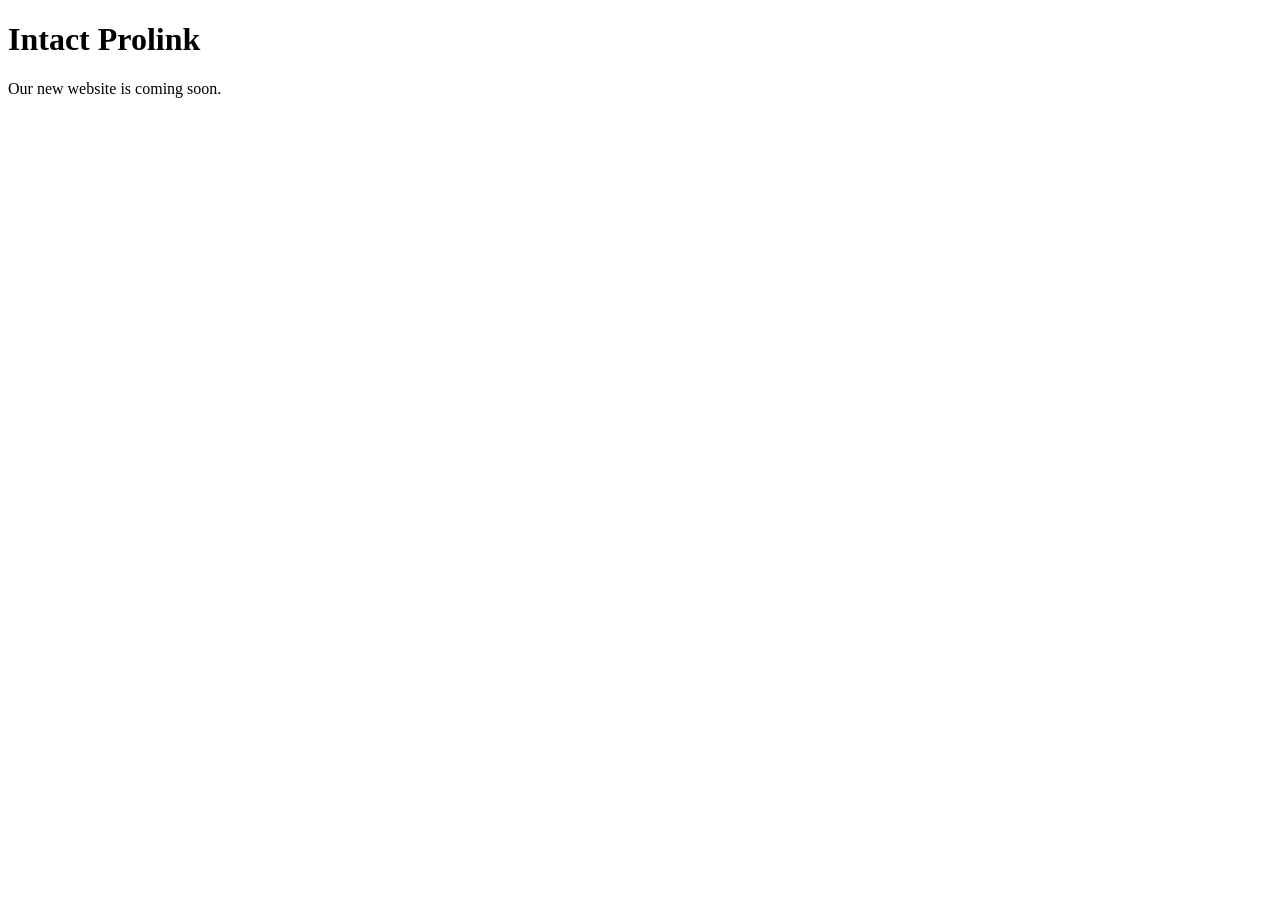
==== index.html @ e25f3bc8 "Create index.html" ====
<!DOCTYPE html>
<html lang="en">
<head>
  <meta charset="UTF-8">
  <meta name="viewport" content="width=device-width, initial-scale=1.0">
  <title>Intact Prolink</title>
</head>

<body>
  <h1>Intact Prolink</h1>
  <p>Our new website is coming soon.</p>
</body>
</html>
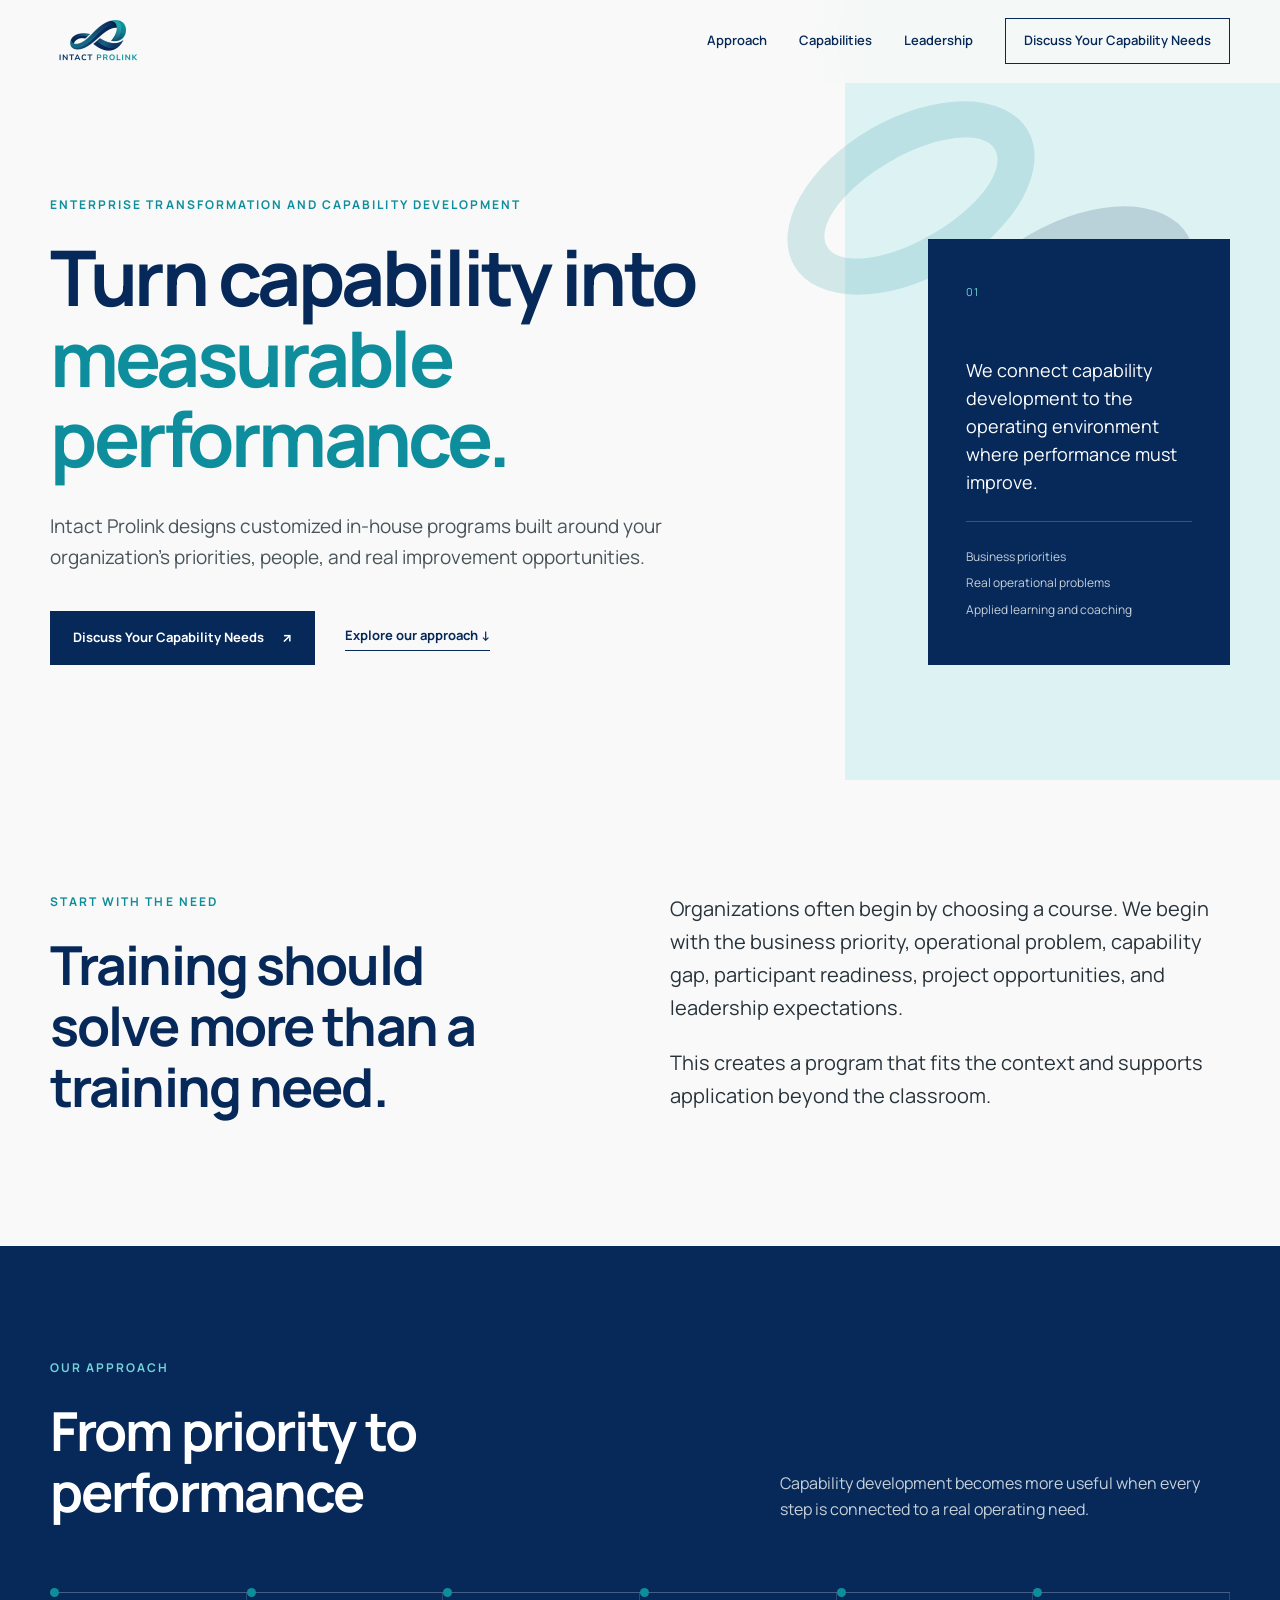
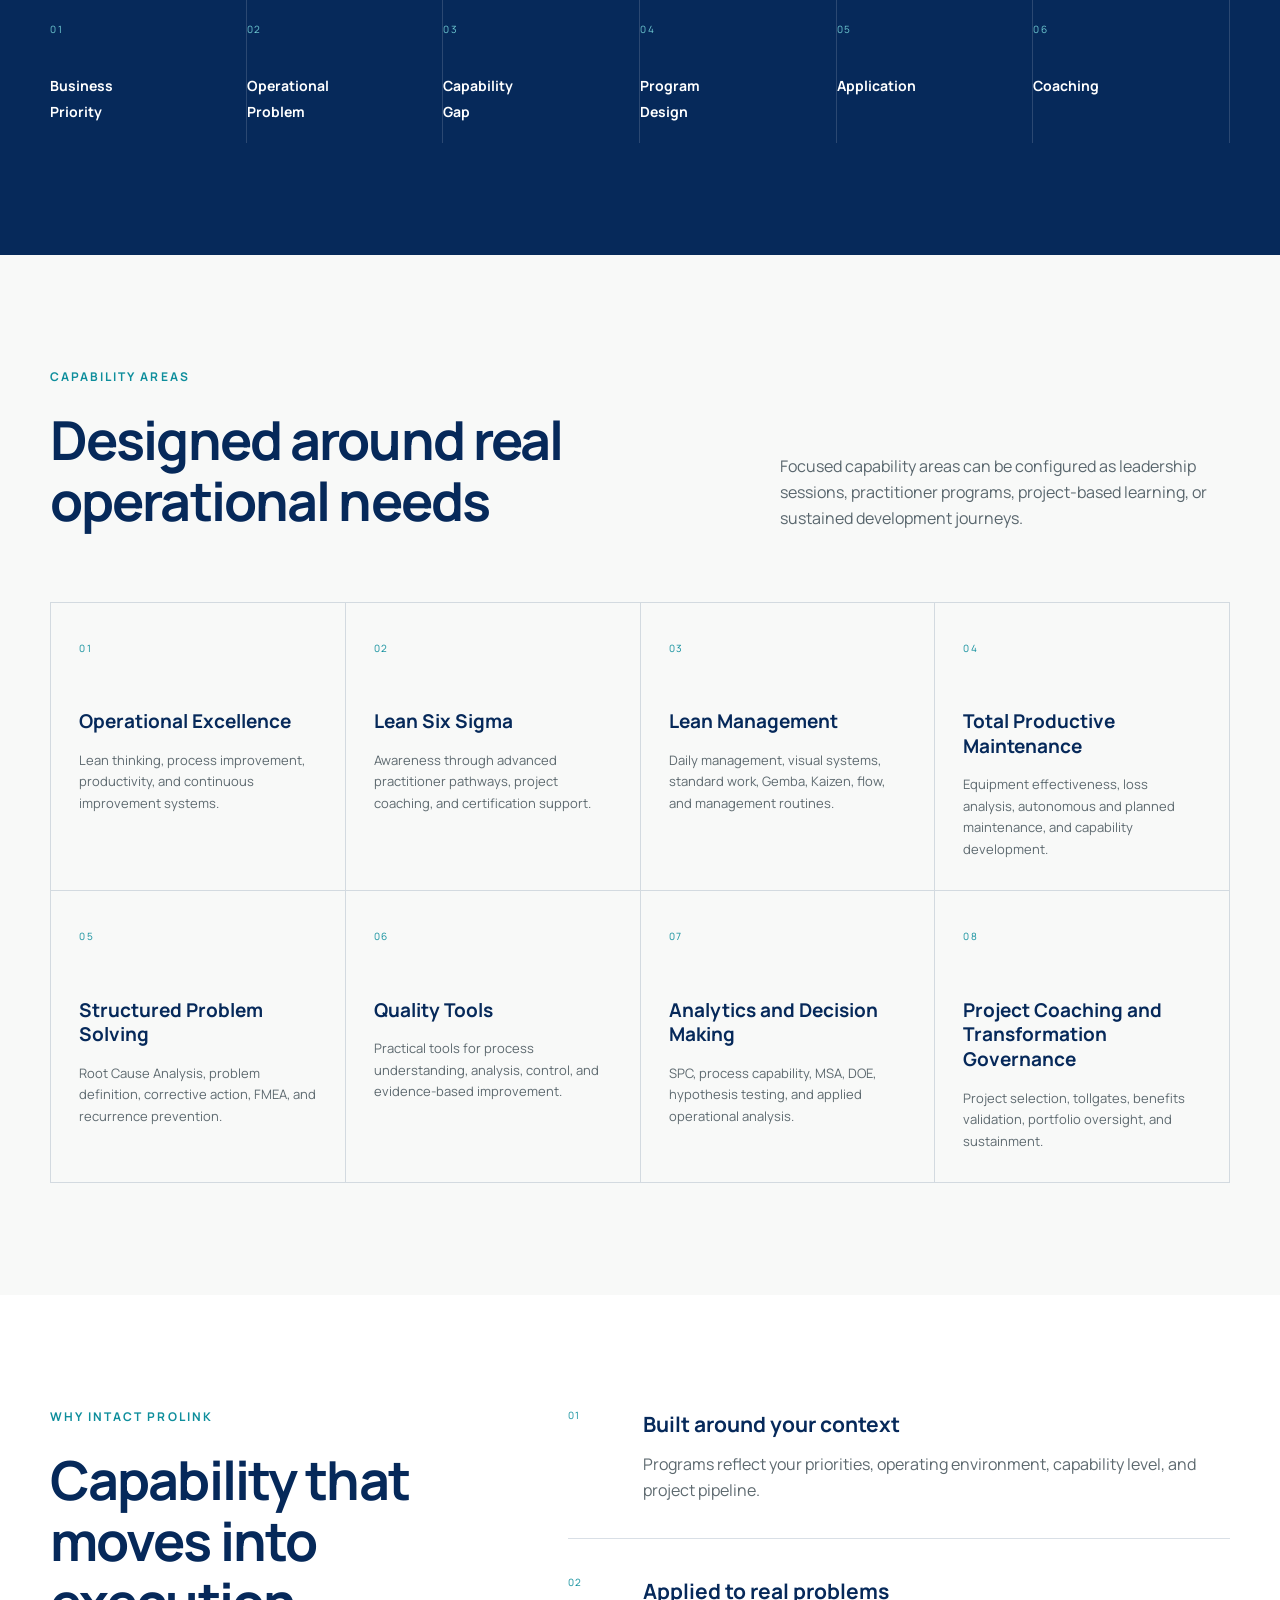
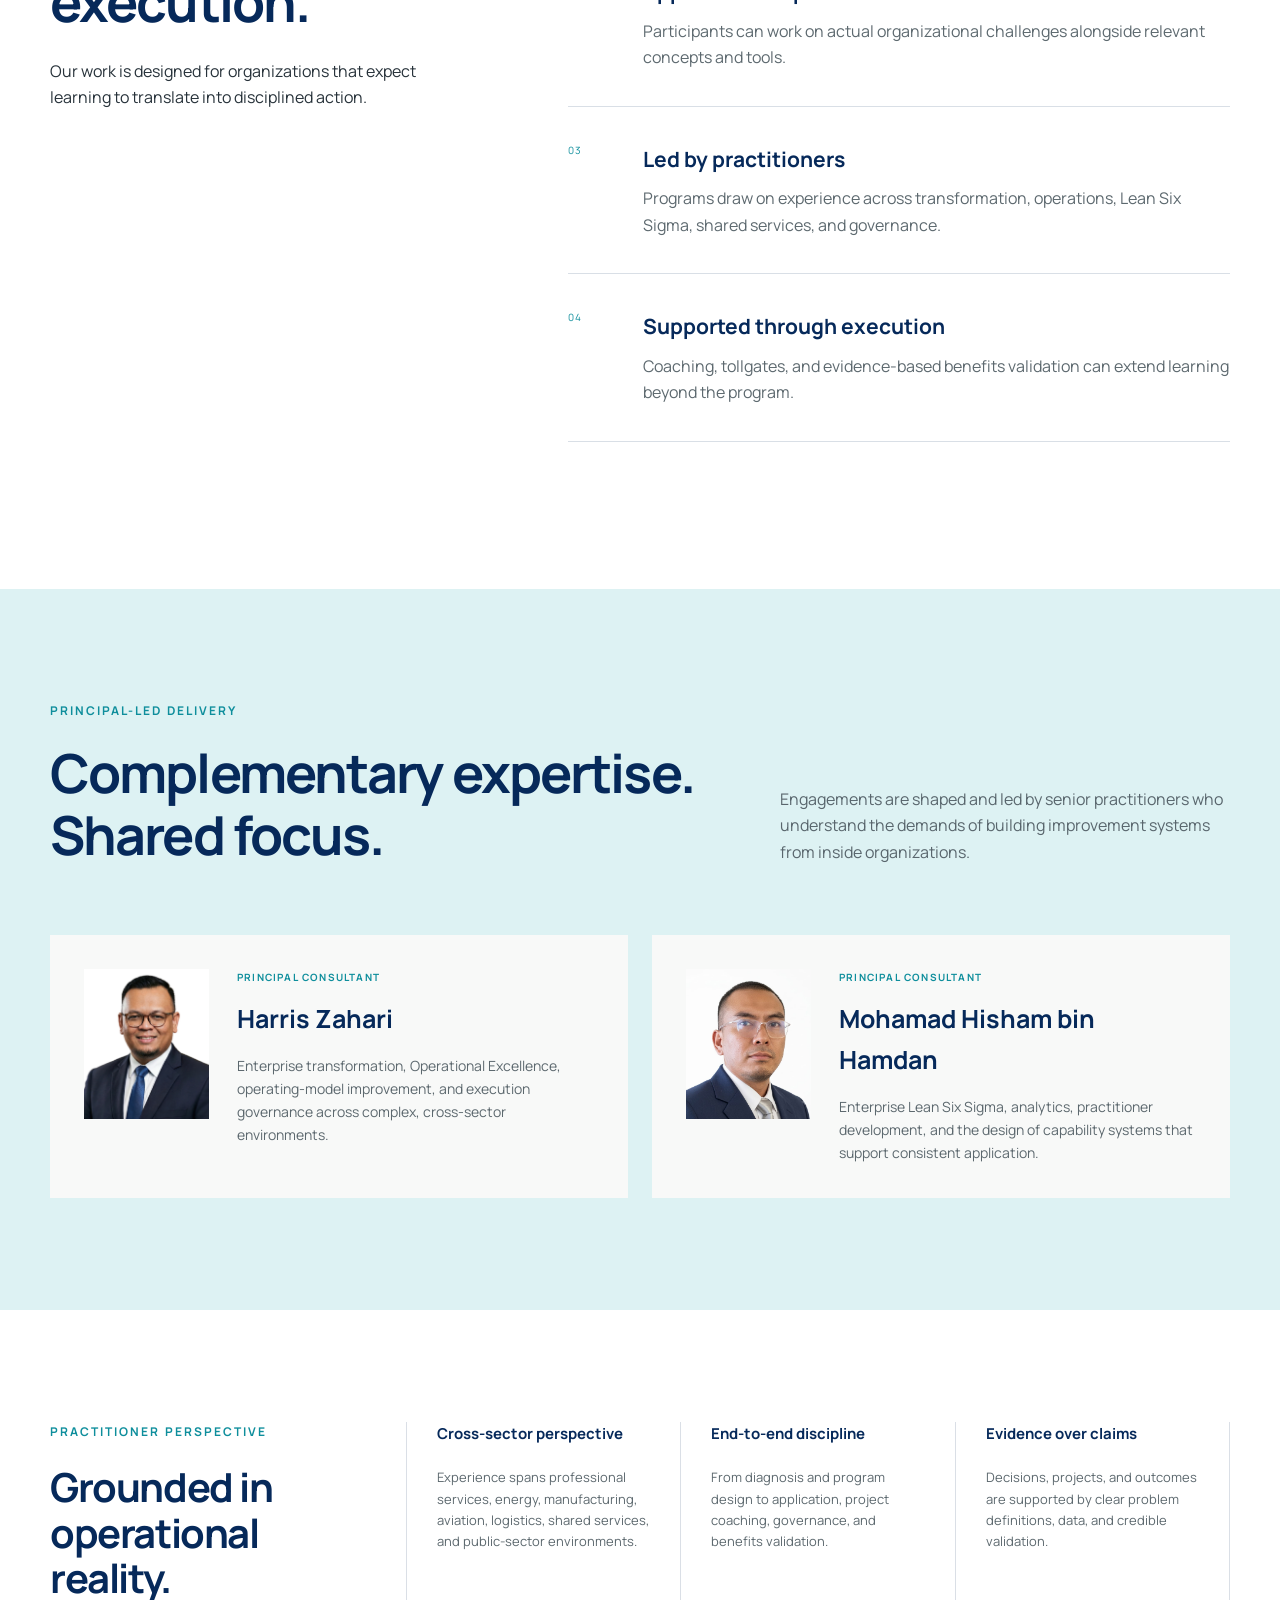
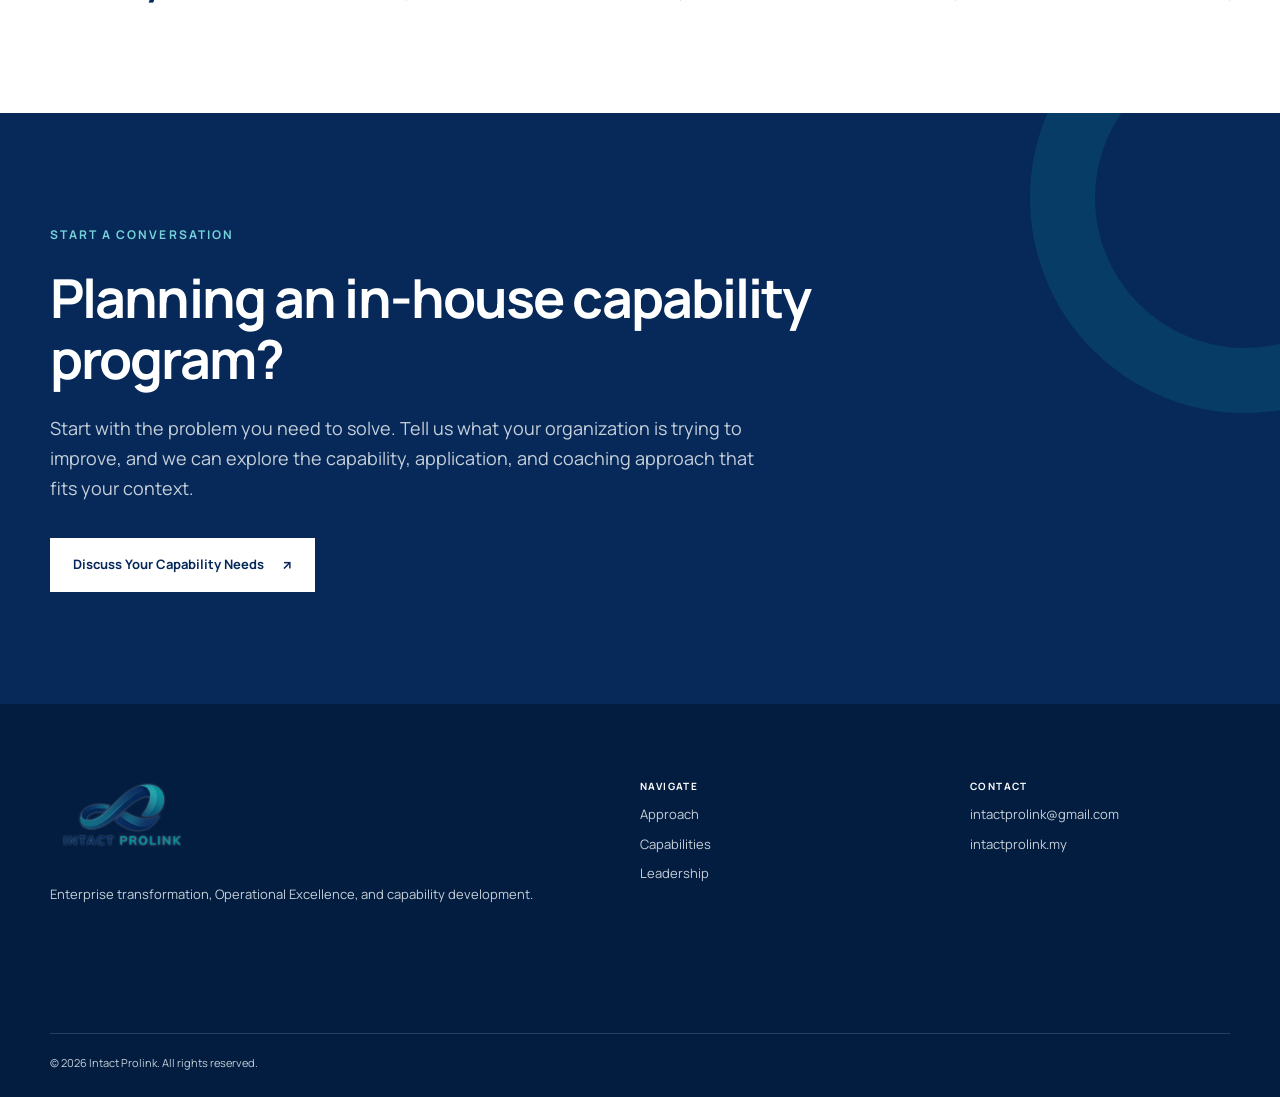
==== commit de52d019: "Add files via upload Launch new Intact Prolink website" ====
--- a/index.html
+++ b/index.html
@@ -1,13 +1,167 @@
-<!DOCTYPE html>
+<!doctype html>
 <html lang="en">
 <head>
-  <meta charset="UTF-8">
-  <meta name="viewport" content="width=device-width, initial-scale=1.0">
-  <title>Intact Prolink</title>
+  <meta charset="utf-8">
+  <meta name="viewport" content="width=device-width, initial-scale=1">
+  <meta name="description" content="Intact Prolink designs customized in-house capability programs that connect Operational Excellence, real application, coaching, and measurable performance.">
+  <meta name="theme-color" content="#06295A">
+  <meta property="og:title" content="Intact Prolink | Turn capability into measurable performance">
+  <meta property="og:description" content="Customized in-house capability programs built around your organization's priorities and real improvement opportunities.">
+  <meta property="og:type" content="website">
+  <meta property="og:url" content="https://intactprolink.my/">
+  <title>Intact Prolink | Enterprise Capability and Operational Excellence</title>
+  <link rel="preconnect" href="https://fonts.googleapis.com">
+  <link rel="preconnect" href="https://fonts.gstatic.com" crossorigin>
+  <link href="https://fonts.googleapis.com/css2?family=Inter:wght@400;500;600&amp;family=Manrope:wght@400;500;600;700;800&amp;display=swap" rel="stylesheet">
+  <link rel="stylesheet" href="styles.css">
+  <link rel="stylesheet" href="logo.css">
+  <script src="script.js" defer></script>
 </head>
+<body>
+  <a class="skip-link" href="#main">Skip to main content</a>
+  <header class="site-header" data-header>
+    <div class="container nav-wrap">
+      <a class="brand" href="#top" aria-label="Intact Prolink home">
+        <img src="assets/intact-prolink-logo.png" alt="Intact Prolink" width="180" height="120">
+      </a>
+      <button class="nav-toggle" type="button" aria-expanded="false" aria-controls="site-nav">
+        <span class="sr-only">Open navigation</span><span></span><span></span>
+      </button>
+      <nav id="site-nav" class="site-nav" aria-label="Primary navigation">
+        <a href="#approach">Approach</a>
+        <a href="#capabilities">Capabilities</a>
+        <a href="#leadership">Leadership</a>
+        <a class="nav-cta" href="#contact">Discuss Your Capability Needs</a>
+      </nav>
+    </div>
+  </header>
 
-<body>
-  <h1>Intact Prolink</h1>
-  <p>Our new website is coming soon.</p>
+  <main id="main">
+    <section class="hero" id="top">
+      <div class="hero-orbit" aria-hidden="true"><span></span><span></span></div>
+      <div class="container hero-grid">
+        <div class="hero-copy reveal">
+          <p class="eyebrow">Enterprise transformation and capability development</p>
+          <h1>Turn capability into <span>measurable performance.</span></h1>
+          <p class="hero-lead">Intact Prolink designs customized in-house programs built around your organization's priorities, people, and real improvement opportunities.</p>
+          <div class="hero-actions">
+            <a class="button button-primary" href="#contact">Discuss Your Capability Needs <span aria-hidden="true">↗</span></a>
+            <a class="text-link" href="#approach">Explore our approach <span aria-hidden="true">↓</span></a>
+          </div>
+        </div>
+        <aside class="hero-panel reveal" aria-label="Intact Prolink focus">
+          <span class="panel-index">01</span>
+          <p>We connect capability development to the operating environment where performance must improve.</p>
+          <ul>
+            <li>Business priorities</li>
+            <li>Real operational problems</li>
+            <li>Applied learning and coaching</li>
+          </ul>
+        </aside>
+      </div>
+    </section>
+
+    <section class="problem section">
+      <div class="container split">
+        <div class="section-heading reveal">
+          <p class="eyebrow">Start with the need</p>
+          <h2>Training should solve more than a training need.</h2>
+        </div>
+        <div class="body-large reveal">
+          <p>Organizations often begin by choosing a course. We begin with the business priority, operational problem, capability gap, participant readiness, project opportunities, and leadership expectations.</p>
+          <p>This creates a program that fits the context and supports application beyond the classroom.</p>
+        </div>
+      </div>
+    </section>
+
+    <section class="approach section" id="approach">
+      <div class="container">
+        <div class="section-intro reveal">
+          <div><p class="eyebrow light">Our approach</p><h2>From priority to performance</h2></div>
+          <p>Capability development becomes more useful when every step is connected to a real operating need.</p>
+        </div>
+        <ol class="approach-flow" aria-label="Intact Prolink approach">
+          <li class="reveal"><span>01</span><strong>Business<br>Priority</strong></li>
+          <li class="reveal"><span>02</span><strong>Operational<br>Problem</strong></li>
+          <li class="reveal"><span>03</span><strong>Capability<br>Gap</strong></li>
+          <li class="reveal"><span>04</span><strong>Program<br>Design</strong></li>
+          <li class="reveal"><span>05</span><strong>Application</strong></li>
+          <li class="reveal"><span>06</span><strong>Coaching</strong></li>
+        </ol>
+      </div>
+    </section>
+
+    <section class="capabilities section" id="capabilities">
+      <div class="container">
+        <div class="section-intro dark reveal">
+          <div><p class="eyebrow">Capability areas</p><h2>Designed around real operational needs</h2></div>
+          <p>Focused capability areas can be configured as leadership sessions, practitioner programs, project-based learning, or sustained development journeys.</p>
+        </div>
+        <div class="capability-grid">
+          <article class="capability-card reveal"><span>01</span><h3>Operational Excellence</h3><p>Lean thinking, process improvement, productivity, and continuous improvement systems.</p></article>
+          <article class="capability-card reveal"><span>02</span><h3>Lean Six Sigma</h3><p>Awareness through advanced practitioner pathways, project coaching, and certification support.</p></article>
+          <article class="capability-card reveal"><span>03</span><h3>Lean Management</h3><p>Daily management, visual systems, standard work, Gemba, Kaizen, flow, and management routines.</p></article>
+          <article class="capability-card reveal"><span>04</span><h3>Total Productive Maintenance</h3><p>Equipment effectiveness, loss analysis, autonomous and planned maintenance, and capability development.</p></article>
+          <article class="capability-card reveal"><span>05</span><h3>Structured Problem Solving</h3><p>Root Cause Analysis, problem definition, corrective action, FMEA, and recurrence prevention.</p></article>
+          <article class="capability-card reveal"><span>06</span><h3>Quality Tools</h3><p>Practical tools for process understanding, analysis, control, and evidence-based improvement.</p></article>
+          <article class="capability-card reveal"><span>07</span><h3>Analytics and Decision Making</h3><p>SPC, process capability, MSA, DOE, hypothesis testing, and applied operational analysis.</p></article>
+          <article class="capability-card reveal"><span>08</span><h3>Project Coaching and Transformation Governance</h3><p>Project selection, tollgates, benefits validation, portfolio oversight, and sustainment.</p></article>
+        </div>
+      </div>
+    </section>
+
+    <section class="why section">
+      <div class="container why-grid">
+        <div class="why-heading reveal"><p class="eyebrow">Why Intact Prolink</p><h2>Capability that moves into execution.</h2><p>Our work is designed for organizations that expect learning to translate into disciplined action.</p></div>
+        <div class="reasons">
+          <article class="reveal"><span>01</span><div><h3>Built around your context</h3><p>Programs reflect your priorities, operating environment, capability level, and project pipeline.</p></div></article>
+          <article class="reveal"><span>02</span><div><h3>Applied to real problems</h3><p>Participants can work on actual organizational challenges alongside relevant concepts and tools.</p></div></article>
+          <article class="reveal"><span>03</span><div><h3>Led by practitioners</h3><p>Programs draw on experience across transformation, operations, Lean Six Sigma, shared services, and governance.</p></div></article>
+          <article class="reveal"><span>04</span><div><h3>Supported through execution</h3><p>Coaching, tollgates, and evidence-based benefits validation can extend learning beyond the program.</p></div></article>
+        </div>
+      </div>
+    </section>
+
+    <section class="leadership section" id="leadership">
+      <div class="container">
+        <div class="section-intro dark reveal">
+          <div><p class="eyebrow">Principal-led delivery</p><h2>Complementary expertise. Shared focus.</h2></div>
+          <p>Engagements are shaped and led by senior practitioners who understand the demands of building improvement systems from inside organizations.</p>
+        </div>
+        <div class="leader-grid">
+          <article class="leader reveal"><figure class="leader-photo"><img src="assets/harris-zahari.png" alt="Harris Zahari, Principal Consultant" width="645" height="617" loading="lazy"></figure><div><p class="role">Principal Consultant</p><h3>Harris Zahari</h3><p>Enterprise transformation, Operational Excellence, operating-model improvement, and execution governance across complex, cross-sector environments.</p></div></article>
+          <article class="leader reveal"><figure class="leader-photo"><img src="assets/mohamad-hisham-hamdan.jpg" alt="Mohamad Hisham bin Hamdan, Principal Consultant" width="997" height="1024" loading="lazy"></figure><div><p class="role">Principal Consultant</p><h3>Mohamad Hisham bin Hamdan</h3><p>Enterprise Lean Six Sigma, analytics, practitioner development, and the design of capability systems that support consistent application.</p></div></article>
+        </div>
+      </div>
+    </section>
+
+    <section class="credibility section" aria-label="Credibility">
+      <div class="container credibility-grid">
+        <div class="credibility-title reveal"><p class="eyebrow">Practitioner perspective</p><h2>Grounded in operational reality.</h2></div>
+        <div class="proof reveal"><strong>Cross-sector perspective</strong><p>Experience spans professional services, energy, manufacturing, aviation, logistics, shared services, and public-sector environments.</p></div>
+        <div class="proof reveal"><strong>End-to-end discipline</strong><p>From diagnosis and program design to application, project coaching, governance, and benefits validation.</p></div>
+        <div class="proof reveal"><strong>Evidence over claims</strong><p>Decisions, projects, and outcomes are supported by clear problem definitions, data, and credible validation.</p></div>
+      </div>
+    </section>
+
+    <section class="contact section" id="contact">
+      <div class="contact-orbit" aria-hidden="true"></div>
+      <div class="container contact-inner reveal">
+        <p class="eyebrow light">Start a conversation</p>
+        <h2>Planning an in-house capability program?</h2>
+        <p>Start with the problem you need to solve. Tell us what your organization is trying to improve, and we can explore the capability, application, and coaching approach that fits your context.</p>
+        <a class="button button-light" href="mailto:intactprolink@gmail.com?subject=Capability%20Needs%20Discussion">Discuss Your Capability Needs <span aria-hidden="true">↗</span></a>
+      </div>
+    </section>
+  </main>
+
+  <footer class="site-footer">
+    <div class="container footer-grid">
+      <div><a class="brand brand-footer" href="#top"><img src="assets/intact-prolink-logo.png" alt="Intact Prolink" width="180" height="120"></a><p>Enterprise transformation, Operational Excellence, and capability development.</p></div>
+      <div><p class="footer-label">Navigate</p><a href="#approach">Approach</a><a href="#capabilities">Capabilities</a><a href="#leadership">Leadership</a></div>
+      <div><p class="footer-label">Contact</p><a href="mailto:intactprolink@gmail.com">intactprolink@gmail.com</a><a href="https://intactprolink.my">intactprolink.my</a></div>
+      <p class="copyright">© <span data-year></span> Intact Prolink. All rights reserved.</p>
+    </div>
+  </footer>
 </body>
 </html>
--- a/styles.css
+++ b/styles.css
@@ -0,0 +1 @@
+:root{--navy:#06295a;--teal:#0e8e9c;--steel:#145377;--aqua:#ddf2f3;--white:#f8f9f8;--charcoal:#27323a;--line:rgba(6,41,90,.15);--max:1180px;--radius:2px}*{box-sizing:border-box}html{scroll-behavior:smooth;scroll-padding-top:90px}body{margin:0;background:var(--white);color:var(--charcoal);font-family:Manrope,Inter,Arial,sans-serif;font-size:16px;line-height:1.65}a{color:inherit;text-decoration:none}button{font:inherit}.container{width:min(calc(100% - 48px),var(--max));margin:auto}.section{padding:112px 0}.skip-link{position:fixed;left:16px;top:-100px;z-index:1000;background:#fff;padding:10px 16px}.skip-link:focus{top:16px}.sr-only{position:absolute;width:1px;height:1px;padding:0;margin:-1px;overflow:hidden;clip:rect(0,0,0,0);white-space:nowrap;border:0}.site-header{position:fixed;inset:0 0 auto;z-index:100;background:rgba(248,249,248,.88);backdrop-filter:blur(15px);border-bottom:1px solid transparent;transition:.25s}.site-header.scrolled{border-color:var(--line)}.nav-wrap{height:82px;display:flex;align-items:center;justify-content:space-between}.brand{display:flex;align-items:center;gap:12px;color:var(--navy)}.brand-name{font-size:14px;font-weight:700;letter-spacing:.11em}.brand-name strong{color:var(--teal)}.brand-mark{width:38px;height:24px;display:block;position:relative}.brand-mark i,.brand-mark b{position:absolute;width:23px;height:16px;border:5px solid var(--navy);border-radius:50%;transform:rotate(-25deg);top:3px}.brand-mark i{left:0;border-right-color:var(--teal)}.brand-mark b{right:0;border-left-color:var(--teal)}.site-nav{display:flex;align-items:center;gap:32px;font-size:13px;font-weight:600;color:var(--navy)}.site-nav>a:not(.nav-cta){position:relative}.site-nav>a:not(.nav-cta):after{content:"";position:absolute;left:0;bottom:-7px;width:0;height:2px;background:var(--teal);transition:.25s}.site-nav>a:hover:after{width:100%}.nav-cta{border:1px solid var(--navy);padding:11px 18px;transition:.2s}.nav-cta:hover{background:var(--navy);color:#fff}.nav-toggle{display:none;border:0;background:transparent;width:42px;height:42px}.nav-toggle span:not(.sr-only){display:block;height:2px;width:22px;background:var(--navy);margin:6px auto}.hero{min-height:780px;padding:190px 0 110px;display:flex;align-items:center;position:relative;overflow:hidden}.hero:after{content:"";position:absolute;right:0;top:0;width:34%;height:100%;background:var(--aqua);z-index:-2}.hero-grid{display:grid;grid-template-columns:1.65fr .65fr;gap:110px;align-items:end}.eyebrow{color:var(--teal);font-size:12px;font-weight:700;letter-spacing:.17em;text-transform:uppercase;margin:0 0 22px}.eyebrow.light{color:#75d2d9}.hero h1{font-size:clamp(48px,6vw,78px);line-height:1.05;letter-spacing:-.045em;color:var(--navy);max-width:850px;margin:0}.hero h1 span{color:var(--teal)}.hero-lead{font-size:19px;max-width:690px;margin:32px 0 38px;color:#48545a}.hero-actions{display:flex;align-items:center;gap:30px}.button{display:inline-flex;align-items:center;justify-content:center;gap:18px;padding:15px 22px;font-size:13px;font-weight:700;transition:.2s;border:1px solid transparent}.button-primary{background:var(--navy);color:#fff}.button-primary:hover{background:var(--steel);transform:translateY(-2px)}.text-link{font-size:13px;font-weight:700;color:var(--navy);border-bottom:1px solid var(--navy);padding-bottom:4px}.hero-panel{background:var(--navy);color:#fff;padding:38px;min-height:330px}.panel-index{font-size:11px;color:#75d2d9;letter-spacing:.14em}.hero-panel>p{font-size:18px;line-height:1.55;margin:54px 0 24px}.hero-panel ul{list-style:none;margin:0;padding:18px 0 0;border-top:1px solid rgba(255,255,255,.2);font-size:12px;color:#c6d0d8}.hero-panel li{margin:7px 0}.hero-orbit{position:absolute;right:5%;top:118px;width:440px;height:400px;z-index:-1;opacity:.16}.hero-orbit span{position:absolute;width:270px;height:160px;border:38px solid var(--teal);border-radius:50%;transform:rotate(-30deg)}.hero-orbit span+span{left:160px;top:105px;border-color:var(--navy)}.split{display:grid;grid-template-columns:1fr 1.12fr;gap:120px}.section-heading h2,.section-intro h2,.why h2,.leadership h2,.credibility h2,.contact h2{font-size:clamp(36px,4.2vw,56px);line-height:1.14;letter-spacing:-.035em;color:var(--navy);margin:0}.body-large{font-size:20px;line-height:1.65}.body-large p{margin:0 0 22px}.approach{background:var(--navy);color:#fff}.section-intro{display:flex;justify-content:space-between;gap:80px;align-items:end;margin-bottom:70px}.section-intro h2{color:#fff}.section-intro>p{max-width:450px;margin:0;color:#c6d0d8}.section-intro.dark h2{color:var(--navy)}.section-intro.dark>p{color:#59666d}.approach-flow{display:grid;grid-template-columns:repeat(6,1fr);list-style:none;margin:0;padding:0;border-top:1px solid rgba(255,255,255,.25)}.approach-flow li{position:relative;padding:28px 15px 10px 0;min-height:150px;border-right:1px solid rgba(255,255,255,.15)}.approach-flow li:after{content:"";position:absolute;top:-5px;left:0;width:9px;height:9px;border-radius:50%;background:var(--teal)}.approach-flow span{display:block;color:#70cbd3;font-size:10px;letter-spacing:.15em;margin-bottom:34px}.approach-flow strong{font-size:14px;line-height:1.4}.capability-grid{display:grid;grid-template-columns:repeat(4,1fr);border-top:1px solid var(--line);border-left:1px solid var(--line)}.capability-card{min-height:285px;padding:30px 28px;border-right:1px solid var(--line);border-bottom:1px solid var(--line);transition:.25s}.capability-card:hover{background:var(--aqua);transform:translateY(-4px)}.capability-card span,.reasons span{font-size:10px;color:var(--teal);letter-spacing:.15em}.capability-card h3{font-size:19px;line-height:1.3;color:var(--navy);margin:50px 0 16px}.capability-card p{font-size:13px;line-height:1.65;margin:0;color:#5d696f}.why{background:#fff}.why-grid{display:grid;grid-template-columns:.75fr 1.25fr;gap:120px}.why-heading{position:sticky;top:140px;align-self:start}.why-heading>p:last-child{max-width:420px;margin-top:25px}.reasons article{display:grid;grid-template-columns:50px 1fr;gap:25px;padding:0 0 35px;margin-bottom:35px;border-bottom:1px solid var(--line)}.reasons h3{font-size:21px;color:var(--navy);margin:0 0 9px}.reasons p{margin:0;color:#5d696f}.leadership{background:var(--aqua)}.leader-grid{display:grid;grid-template-columns:1fr 1fr;gap:24px}.leader{background:var(--white);padding:34px;display:grid;grid-template-columns:125px 1fr;gap:28px;align-items:start}.leader-monogram{width:125px;height:150px;display:grid;place-items:end start;padding:18px;background:var(--navy);color:#fff;font-size:24px;font-weight:700}.leader-monogram.alt{background:var(--steel)}.role{margin:0 0 12px;text-transform:uppercase;color:var(--teal);font-weight:700;letter-spacing:.12em;font-size:10px}.leader h3{font-size:25px;color:var(--navy);margin:0 0 15px}.leader p:last-child{font-size:14px;color:#5c686e;margin:0}.credibility{background:#fff}.credibility-grid{display:grid;grid-template-columns:1.3fr repeat(3,1fr);gap:0}.credibility-title,.proof{padding:0 30px;border-right:1px solid var(--line)}.credibility-title{padding-left:0}.credibility h2{font-size:40px}.proof strong{display:block;color:var(--navy);font-size:15px;margin-bottom:20px}.proof p{font-size:13px;margin:0;color:#5c686e}.contact{position:relative;background:var(--navy);color:#fff;overflow:hidden}.contact-inner{position:relative;max-width:850px;margin-left:max(24px,calc((100% - var(--max))/2));margin-right:auto}.contact h2{color:#fff;max-width:780px}.contact-inner>p:not(.eyebrow){font-size:18px;max-width:730px;color:#c6d0d8;margin:25px 0 35px}.button-light{background:#fff;color:var(--navy)}.button-light:hover{background:var(--aqua);transform:translateY(-2px)}.contact-orbit{position:absolute;width:430px;height:430px;border:65px solid var(--teal);border-radius:50%;right:-180px;top:-130px;opacity:.18}.site-footer{background:#031d40;color:#c6d0d8;padding:64px 0 25px;font-size:13px}.footer-grid{display:grid;grid-template-columns:2fr 1fr 1fr;gap:70px}.brand-footer{color:#fff;margin-bottom:20px}.brand-footer .brand-mark i,.brand-footer .brand-mark b{border-color:#fff}.brand-footer .brand-mark i{border-right-color:var(--teal)}.brand-footer .brand-mark b{border-left-color:var(--teal)}.footer-grid>div>a:not(.brand){display:block;margin:8px 0}.footer-label{color:#fff;text-transform:uppercase;letter-spacing:.14em;font-size:10px;font-weight:700}.copyright{grid-column:1/-1;margin:45px 0 0;padding-top:20px;border-top:1px solid rgba(255,255,255,.15);font-size:11px}.reveal{opacity:0;transform:translateY(18px);transition:opacity .65s ease,transform .65s ease}.reveal.visible{opacity:1;transform:none}@media(prefers-reduced-motion:reduce){html{scroll-behavior:auto}.reveal{opacity:1;transform:none;transition:none}}@media(max-width:920px){.section{padding:85px 0}.hero{padding-top:150px}.hero-grid,.split,.why-grid{grid-template-columns:1fr;gap:55px}.hero:after{width:25%}.hero-panel{max-width:500px}.approach-flow{grid-template-columns:repeat(3,1fr);row-gap:25px}.capability-grid{grid-template-columns:repeat(2,1fr)}.why-heading{position:static}.leader-grid{grid-template-columns:1fr}.credibility-grid{grid-template-columns:1fr 1fr;gap:45px}.credibility-title,.proof{padding:0;border:0}.site-nav{position:absolute;top:82px;left:0;right:0;background:var(--white);display:none;flex-direction:column;align-items:stretch;padding:24px;border-bottom:1px solid var(--line)}.site-nav.open{display:flex}.nav-toggle{display:block}.section-intro{align-items:start;flex-direction:column;gap:25px}}@media(max-width:600px){.container{width:min(calc(100% - 32px),var(--max))}.section{padding:70px 0}.hero{min-height:auto;padding:135px 0 75px}.hero h1{font-size:44px}.hero-lead{font-size:17px}.hero-actions{align-items:flex-start;flex-direction:column}.hero-panel{padding:28px;min-height:290px}.hero-panel>p{margin-top:42px}.section-heading h2,.section-intro h2,.why h2,.leadership h2,.contact h2{font-size:35px}.body-large{font-size:17px}.approach-flow{grid-template-columns:repeat(2,1fr)}.capability-grid{grid-template-columns:1fr}.capability-card{min-height:235px}.leader{grid-template-columns:1fr}.leader-monogram{width:100%;height:115px}.credibility-grid,.footer-grid{grid-template-columns:1fr}.footer-grid{gap:35px}.copyright{grid-column:1}.contact-inner{margin:0 16px}.brand-name{font-size:12px}.hero-orbit{display:none}}
--- a/logo.css
+++ b/logo.css
@@ -0,0 +1,41 @@
+.brand img {
+  display: block;
+  width: 150px;
+  height: 64px;
+  object-fit: contain;
+  object-position: left center;
+}
+
+.brand-footer img {
+  width: 180px;
+  height: 96px;
+  filter: drop-shadow(0 0 1px rgba(255, 255, 255, 0.4));
+}
+
+.leader-photo {
+  width: 125px;
+  height: 150px;
+  margin: 0;
+  overflow: hidden;
+  background: #DDF2F3;
+}
+
+.leader-photo img {
+  display: block;
+  width: 100%;
+  height: 100%;
+  object-fit: cover;
+  object-position: center top;
+}
+
+@media (max-width: 600px) {
+  .brand img {
+    width: 130px;
+    height: 58px;
+  }
+
+  .leader-photo {
+    width: 100%;
+    height: 260px;
+  }
+}
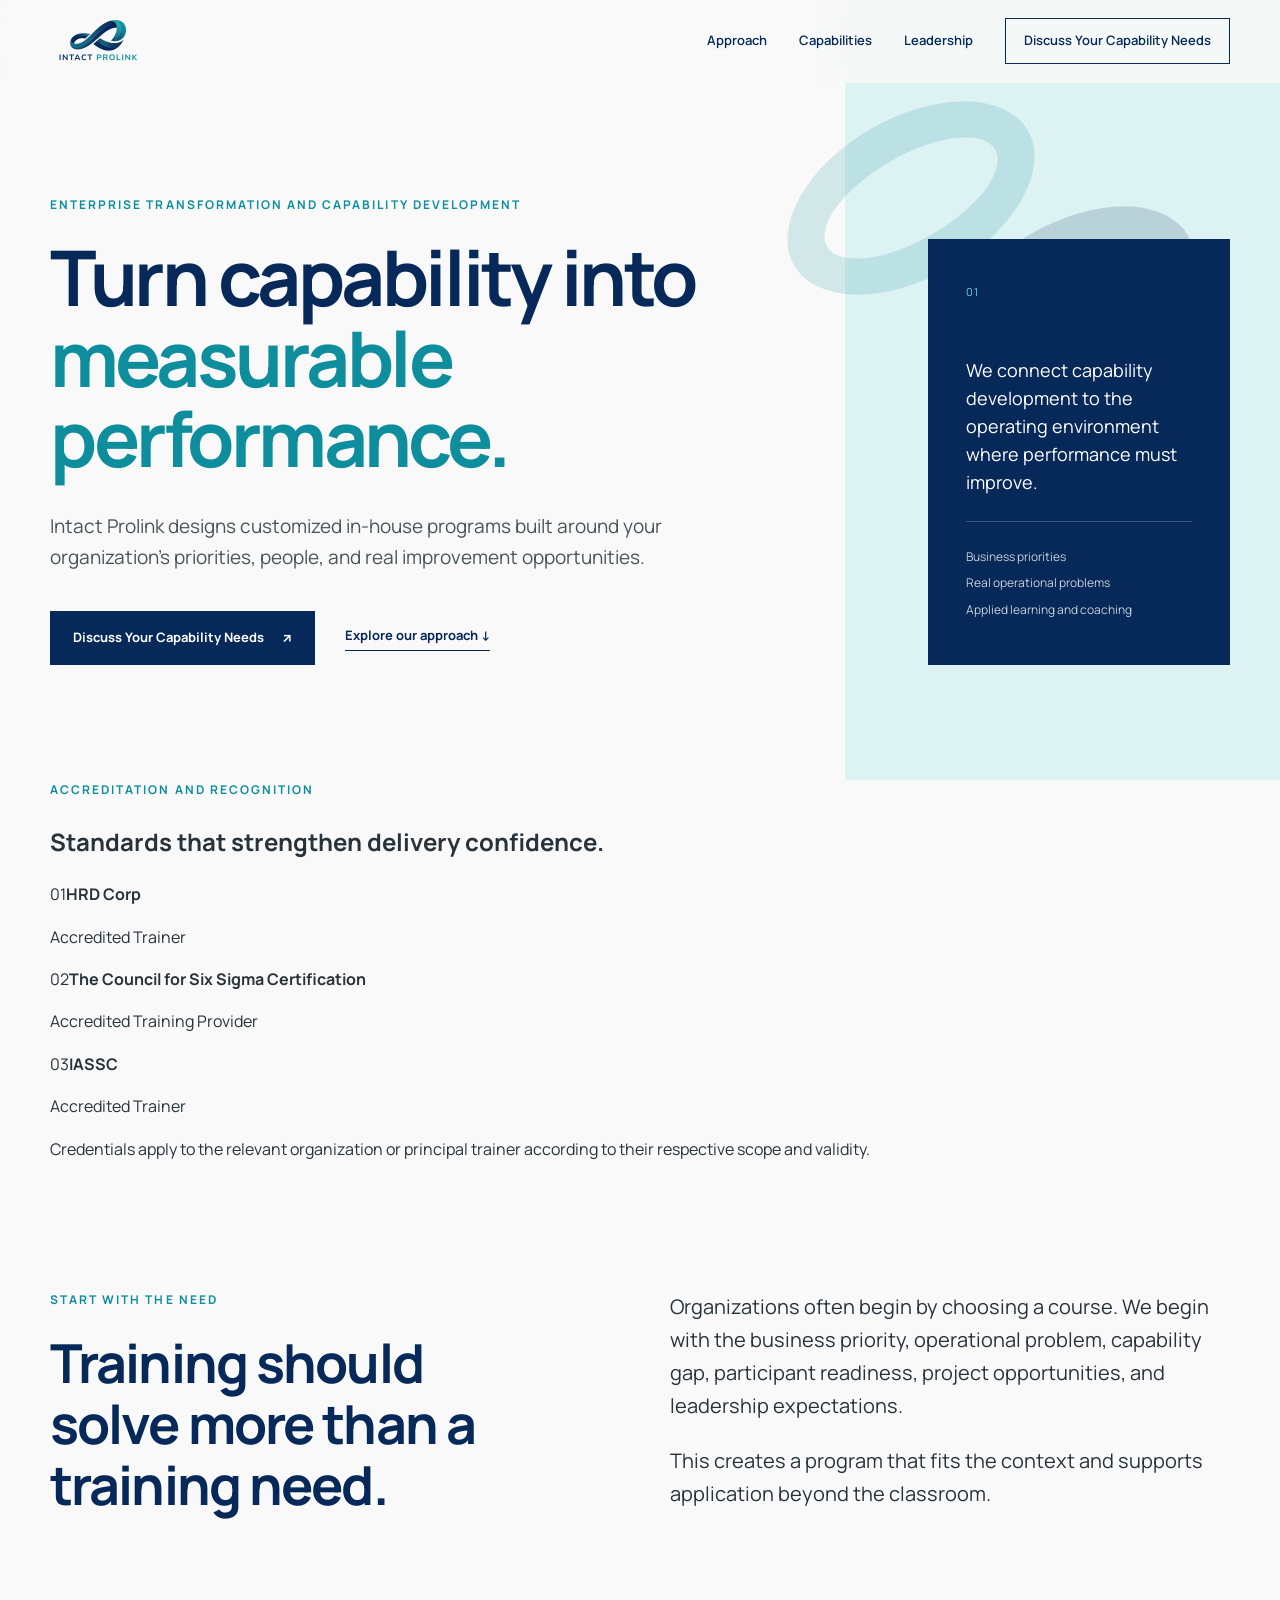
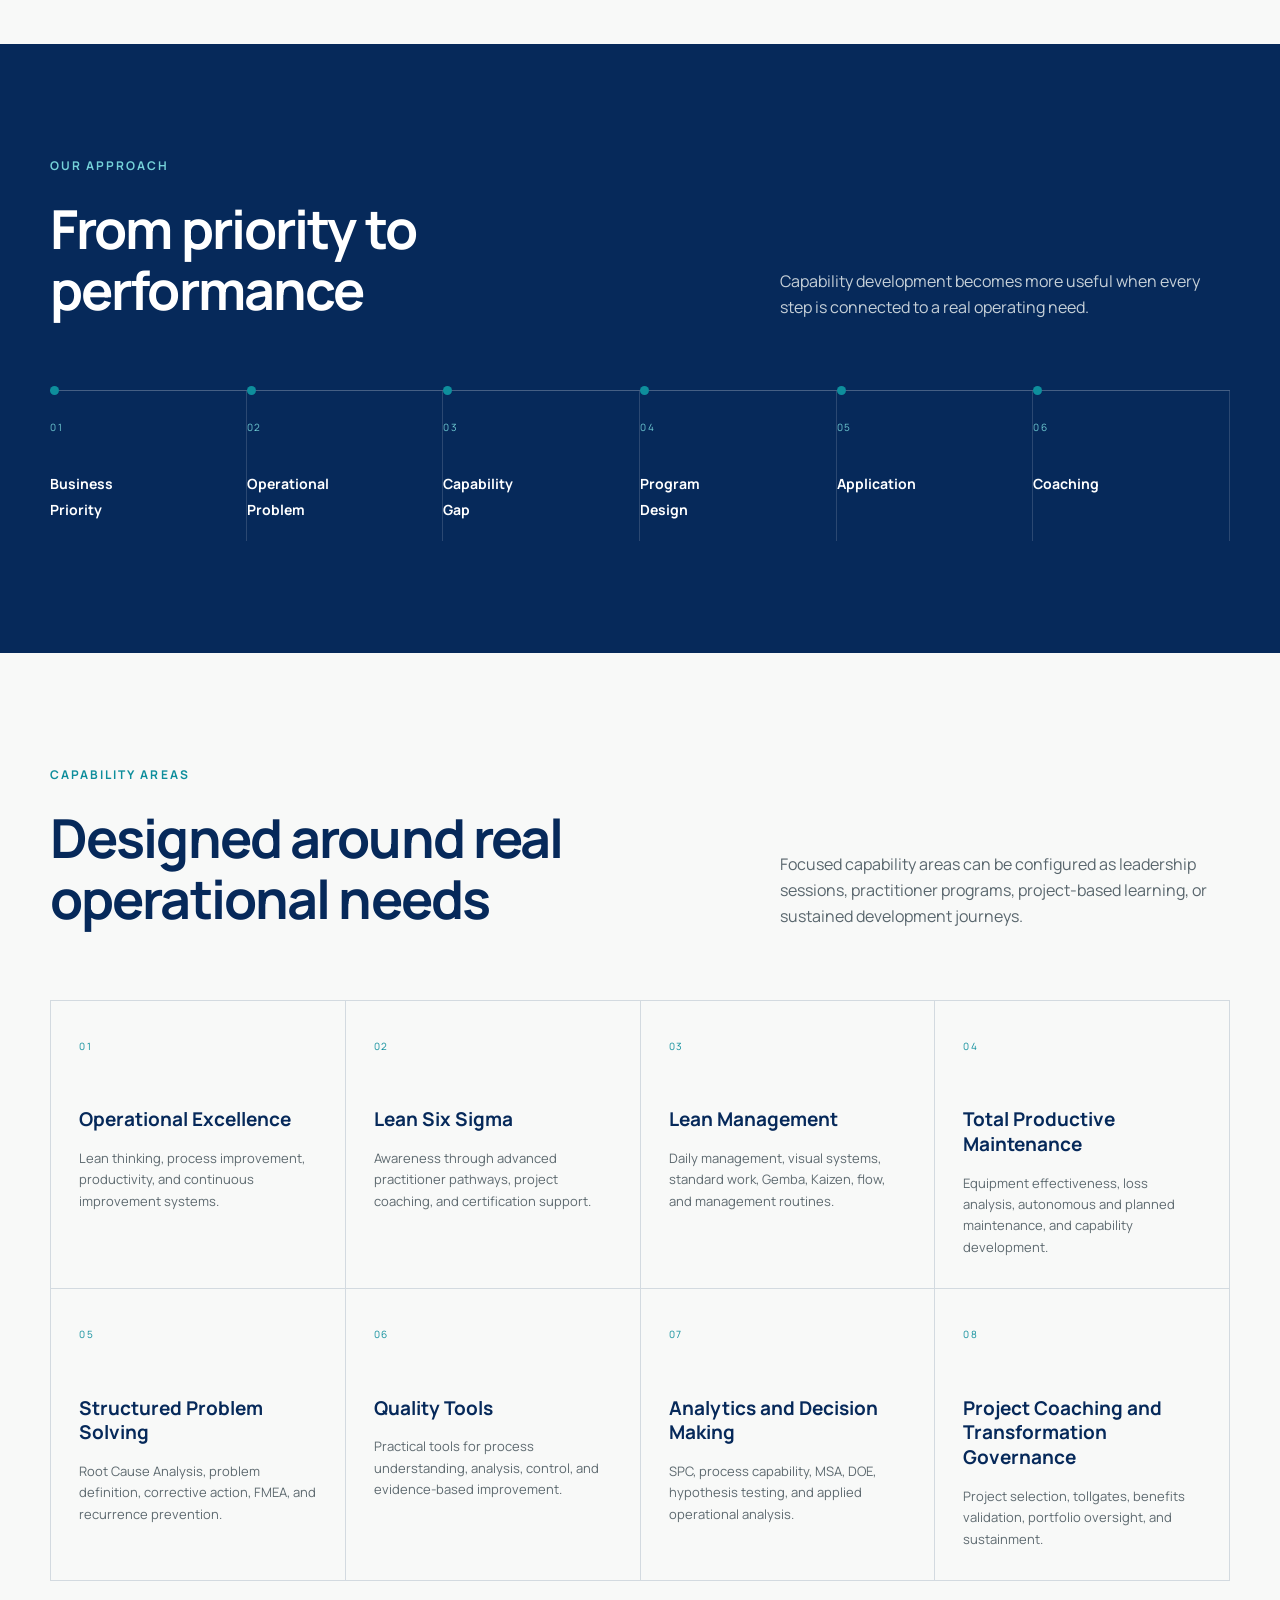
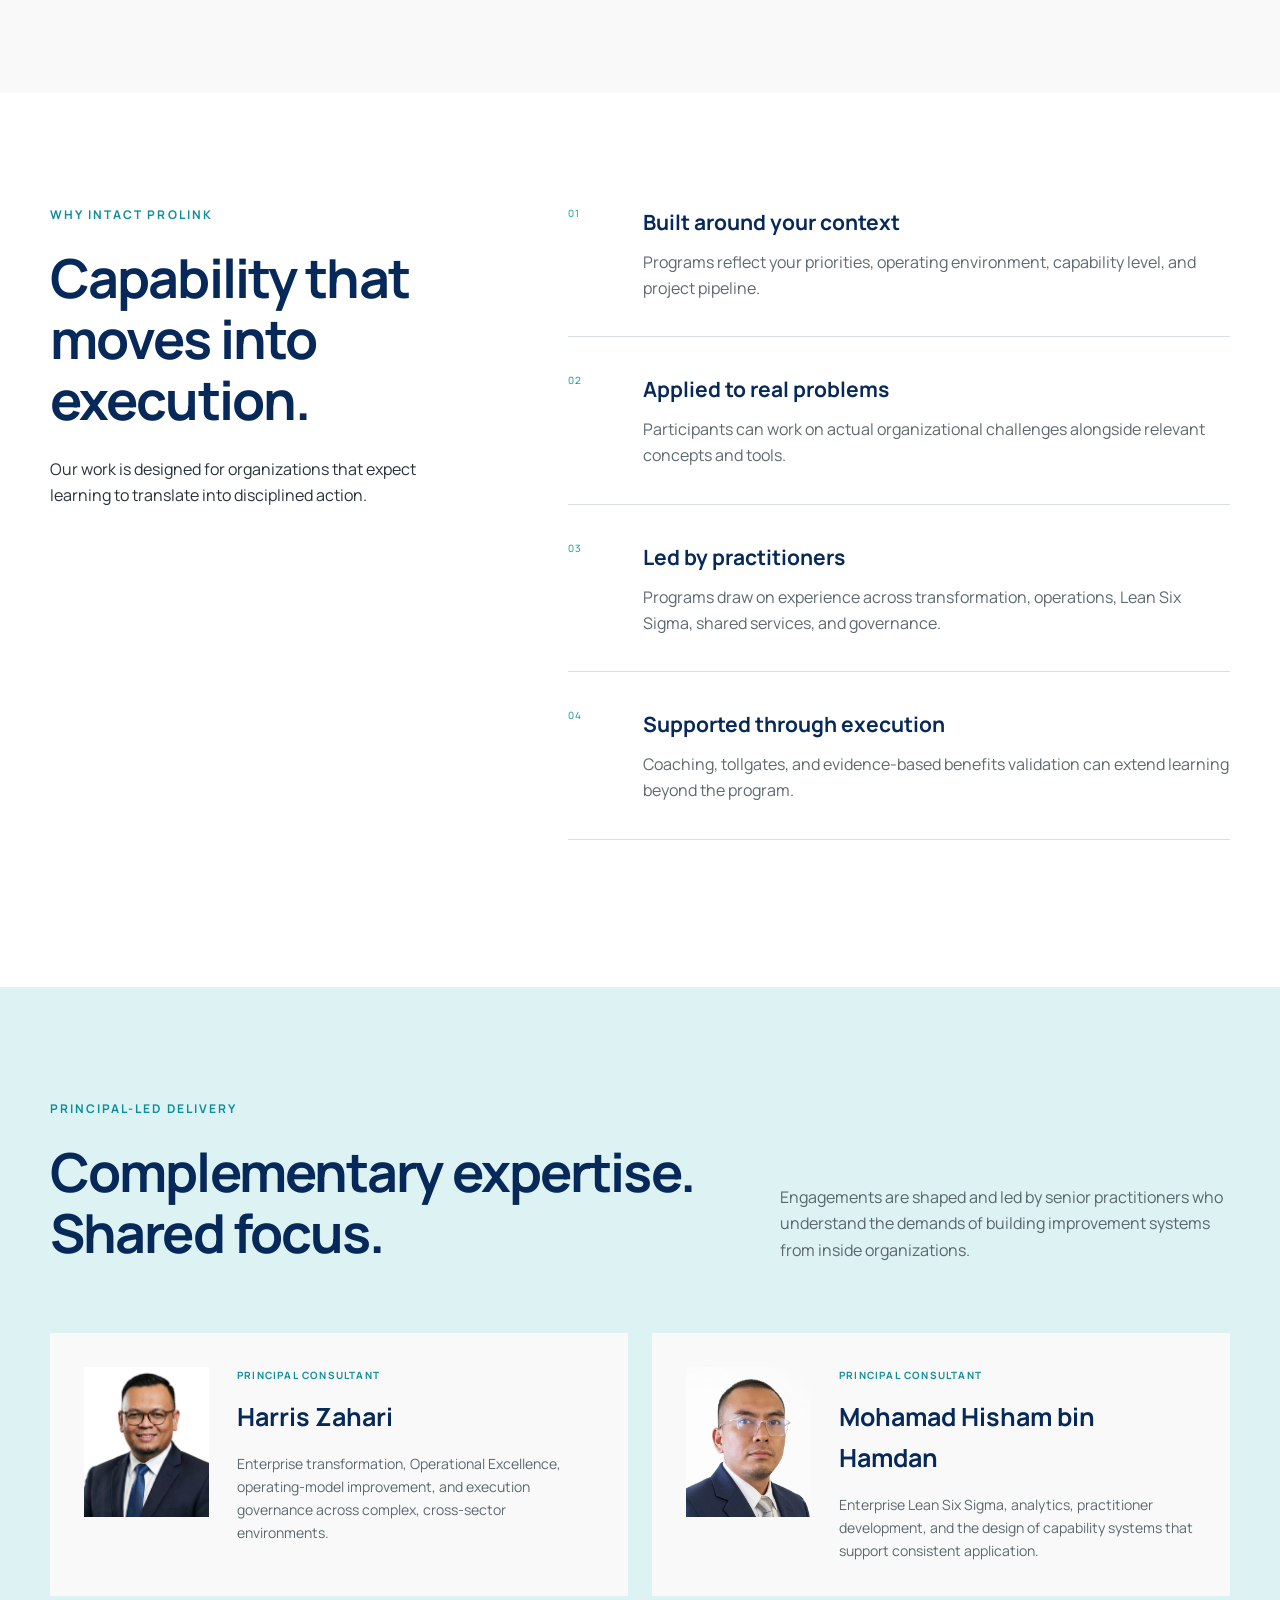
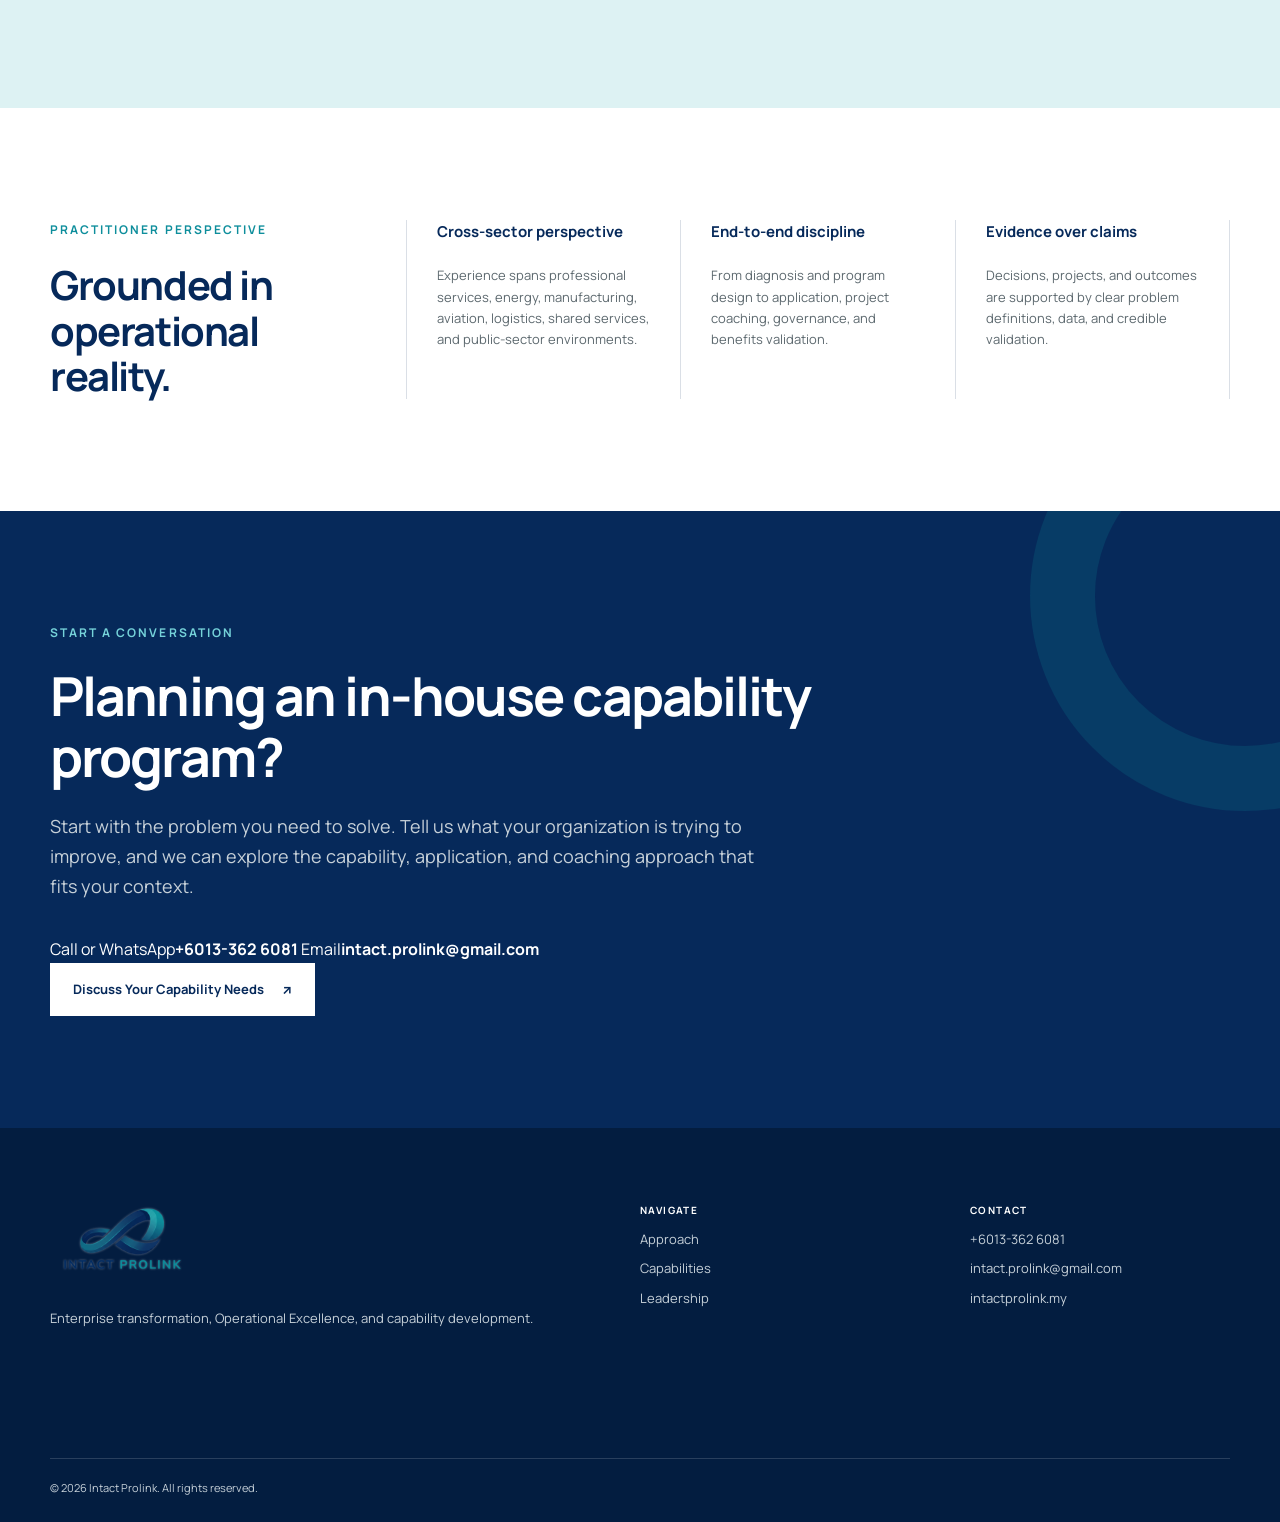
==== commit 5bba2498: "Add files via upload" ====
--- a/index.html
+++ b/index.html
@@ -4,12 +4,52 @@
   <meta charset="utf-8">
   <meta name="viewport" content="width=device-width, initial-scale=1">
   <meta name="description" content="Intact Prolink designs customized in-house capability programs that connect Operational Excellence, real application, coaching, and measurable performance.">
+  <meta name="robots" content="index, follow, max-image-preview:large">
   <meta name="theme-color" content="#06295A">
+  <link rel="canonical" href="https://intactprolink.my/">
+  <link rel="alternate" hreflang="en-MY" href="https://intactprolink.my/">
+  <link rel="alternate" hreflang="x-default" href="https://intactprolink.my/">
   <meta property="og:title" content="Intact Prolink | Turn capability into measurable performance">
   <meta property="og:description" content="Customized in-house capability programs built around your organization's priorities and real improvement opportunities.">
   <meta property="og:type" content="website">
   <meta property="og:url" content="https://intactprolink.my/">
+  <meta property="og:site_name" content="Intact Prolink">
+  <meta property="og:locale" content="en_MY">
+  <meta property="og:image" content="https://intactprolink.my/assets/intact-prolink-logo.png">
+  <meta property="og:image:alt" content="Intact Prolink">
+  <meta name="twitter:card" content="summary">
+  <meta name="twitter:title" content="Intact Prolink | Turn capability into measurable performance">
+  <meta name="twitter:description" content="Customized in-house capability programs built around real organizational priorities and improvement opportunities.">
+  <meta name="twitter:image" content="https://intactprolink.my/assets/intact-prolink-logo.png">
   <title>Intact Prolink | Enterprise Capability and Operational Excellence</title>
+  <script type="application/ld+json">
+  {
+    "@context": "https://schema.org",
+    "@type": "Organization",
+    "@id": "https://intactprolink.my/#organization",
+    "name": "Intact Prolink",
+    "url": "https://intactprolink.my/",
+    "logo": {
+      "@type": "ImageObject",
+      "url": "https://intactprolink.my/assets/intact-prolink-logo.png",
+      "width": 1536,
+      "height": 1024
+    },
+    "email": "intact.prolink@gmail.com",
+    "telephone": "+60133626081",
+    "description": "A principal-led enterprise transformation, Operational Excellence, and capability development firm focused on customized in-house programs.",
+    "knowsAbout": [
+      "Operational Excellence",
+      "Lean Six Sigma",
+      "Lean Management",
+      "Total Productive Maintenance",
+      "Structured Problem Solving",
+      "Quality Tools",
+      "Operational Analytics",
+      "Transformation Governance"
+    ]
+  }
+  </script>
   <link rel="preconnect" href="https://fonts.googleapis.com">
   <link rel="preconnect" href="https://fonts.gstatic.com" crossorigin>
   <link href="https://fonts.googleapis.com/css2?family=Inter:wght@400;500;600&amp;family=Manrope:wght@400;500;600;700;800&amp;display=swap" rel="stylesheet">
@@ -61,6 +101,21 @@
       </div>
     </section>
 
+    <section class="accreditation-strip" aria-labelledby="accreditation-heading">
+      <div class="container accreditation-grid">
+        <div class="accreditation-intro">
+          <p class="eyebrow">Accreditation and recognition</p>
+          <h2 id="accreditation-heading">Standards that strengthen delivery confidence.</h2>
+        </div>
+        <div class="credential-list">
+          <div class="credential"><span aria-hidden="true">01</span><strong>HRD Corp</strong><p>Accredited Trainer</p></div>
+          <div class="credential"><span aria-hidden="true">02</span><strong>The Council for Six Sigma Certification</strong><p>Accredited Training Provider</p></div>
+          <div class="credential"><span aria-hidden="true">03</span><strong>IASSC</strong><p>Accredited Trainer</p></div>
+        </div>
+        <p class="credential-note">Credentials apply to the relevant organization or principal trainer according to their respective scope and validity.</p>
+      </div>
+    </section>
+
     <section class="problem section">
       <div class="container split">
         <div class="section-heading reveal">
@@ -150,7 +205,11 @@
         <p class="eyebrow light">Start a conversation</p>
         <h2>Planning an in-house capability program?</h2>
         <p>Start with the problem you need to solve. Tell us what your organization is trying to improve, and we can explore the capability, application, and coaching approach that fits your context.</p>
-        <a class="button button-light" href="mailto:intactprolink@gmail.com?subject=Capability%20Needs%20Discussion">Discuss Your Capability Needs <span aria-hidden="true">↗</span></a>
+        <div class="direct-contact" aria-label="Contact Intact Prolink">
+          <a href="tel:+60133626081"><span>Call or WhatsApp</span><strong>+6013-362 6081</strong></a>
+          <a href="mailto:intact.prolink@gmail.com"><span>Email</span><strong>intact.prolink@gmail.com</strong></a>
+        </div>
+        <a class="button button-light" href="mailto:intact.prolink@gmail.com?subject=Capability%20Needs%20Discussion">Discuss Your Capability Needs <span aria-hidden="true">↗</span></a>
       </div>
     </section>
   </main>
@@ -159,7 +218,7 @@
     <div class="container footer-grid">
       <div><a class="brand brand-footer" href="#top"><img src="assets/intact-prolink-logo.png" alt="Intact Prolink" width="180" height="120"></a><p>Enterprise transformation, Operational Excellence, and capability development.</p></div>
       <div><p class="footer-label">Navigate</p><a href="#approach">Approach</a><a href="#capabilities">Capabilities</a><a href="#leadership">Leadership</a></div>
-      <div><p class="footer-label">Contact</p><a href="mailto:intactprolink@gmail.com">intactprolink@gmail.com</a><a href="https://intactprolink.my">intactprolink.my</a></div>
+      <div><p class="footer-label">Contact</p><a href="tel:+60133626081">+6013-362 6081</a><a href="mailto:intact.prolink@gmail.com">intact.prolink@gmail.com</a><a href="https://intactprolink.my">intactprolink.my</a></div>
       <p class="copyright">© <span data-year></span> Intact Prolink. All rights reserved.</p>
     </div>
   </footer>
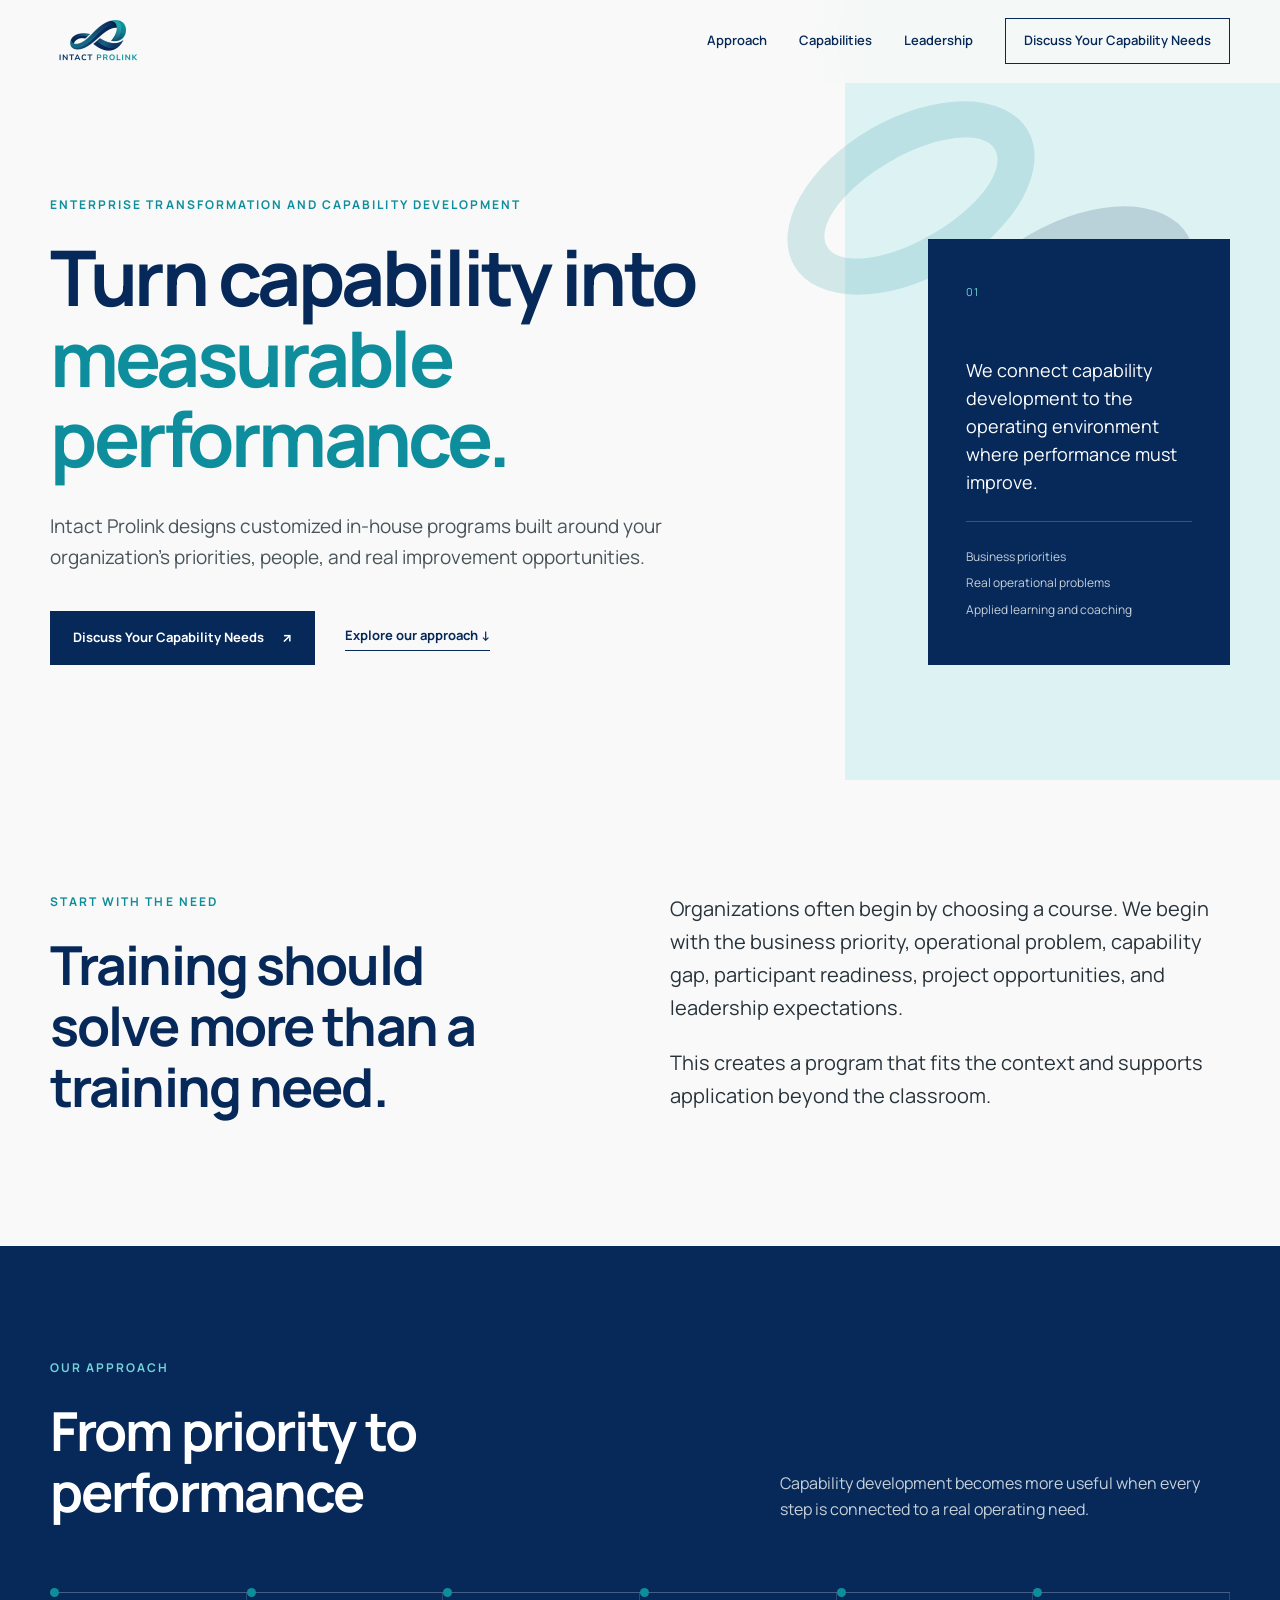
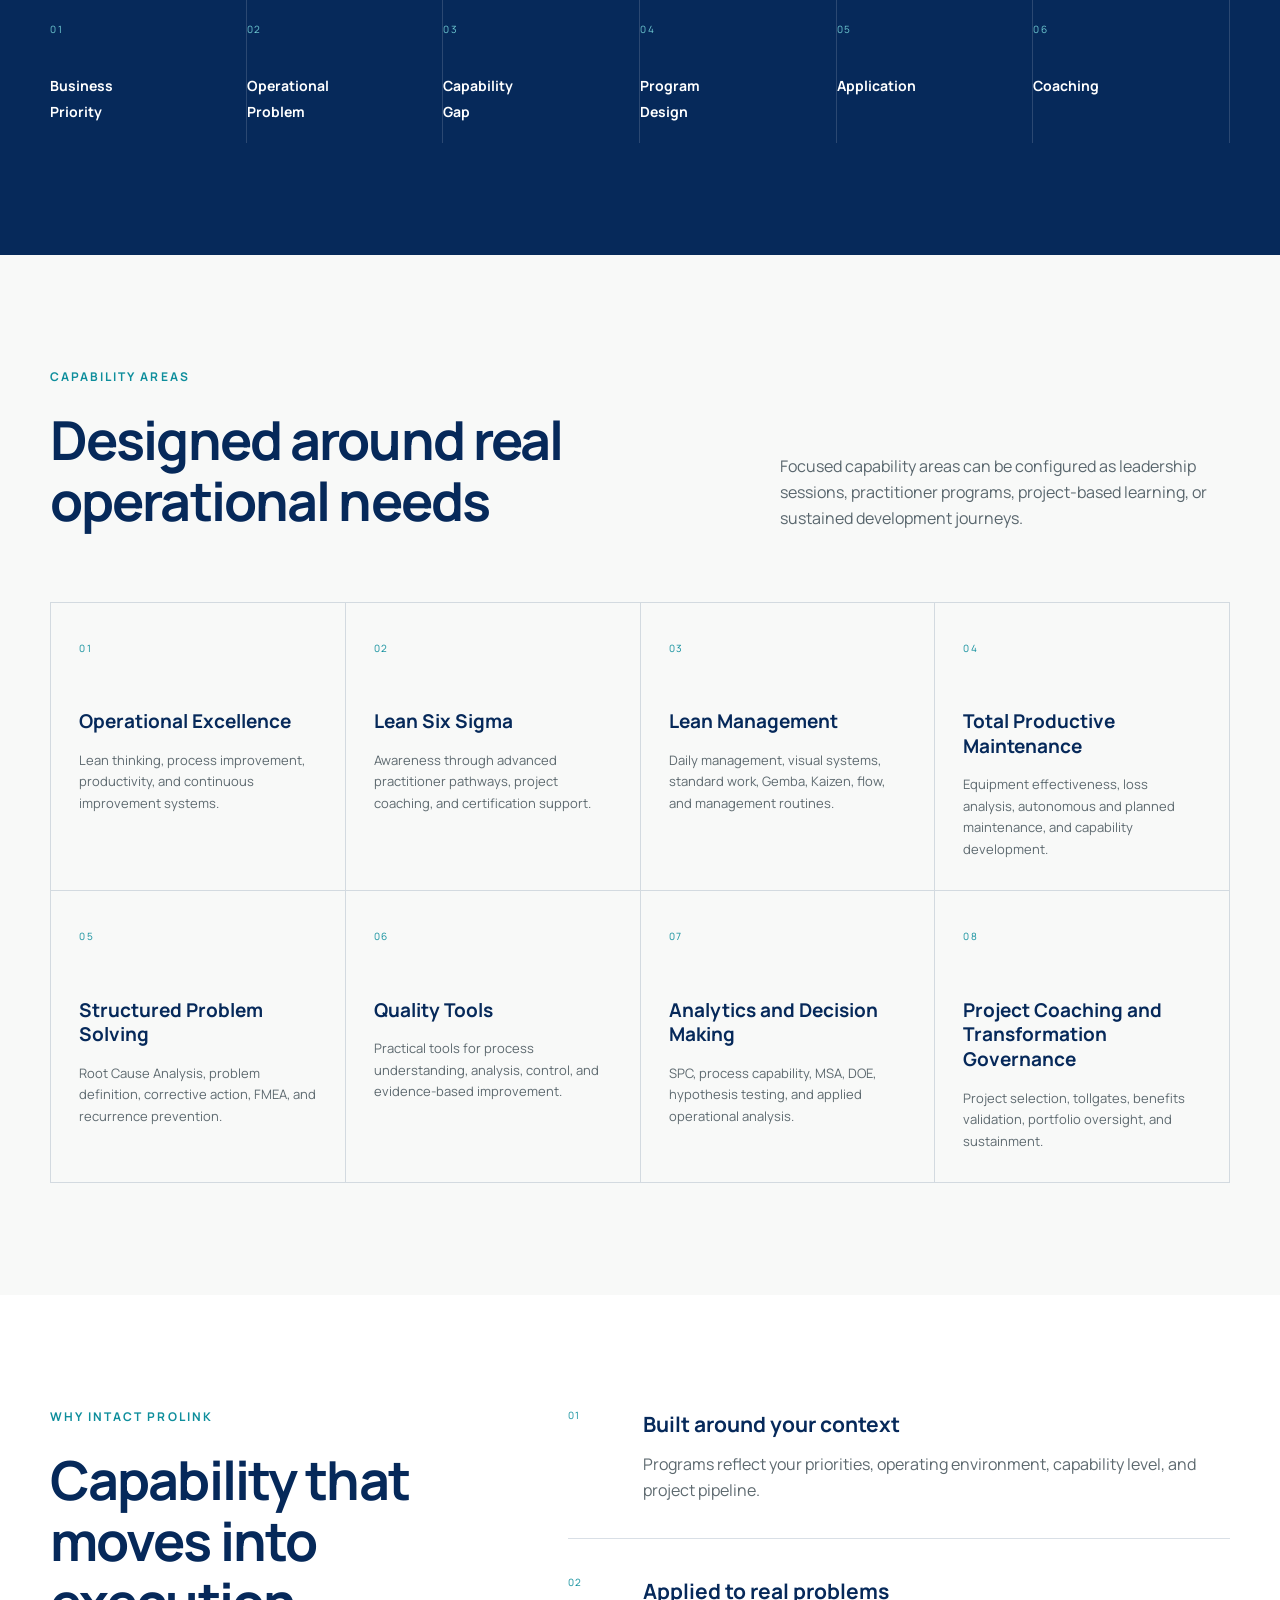
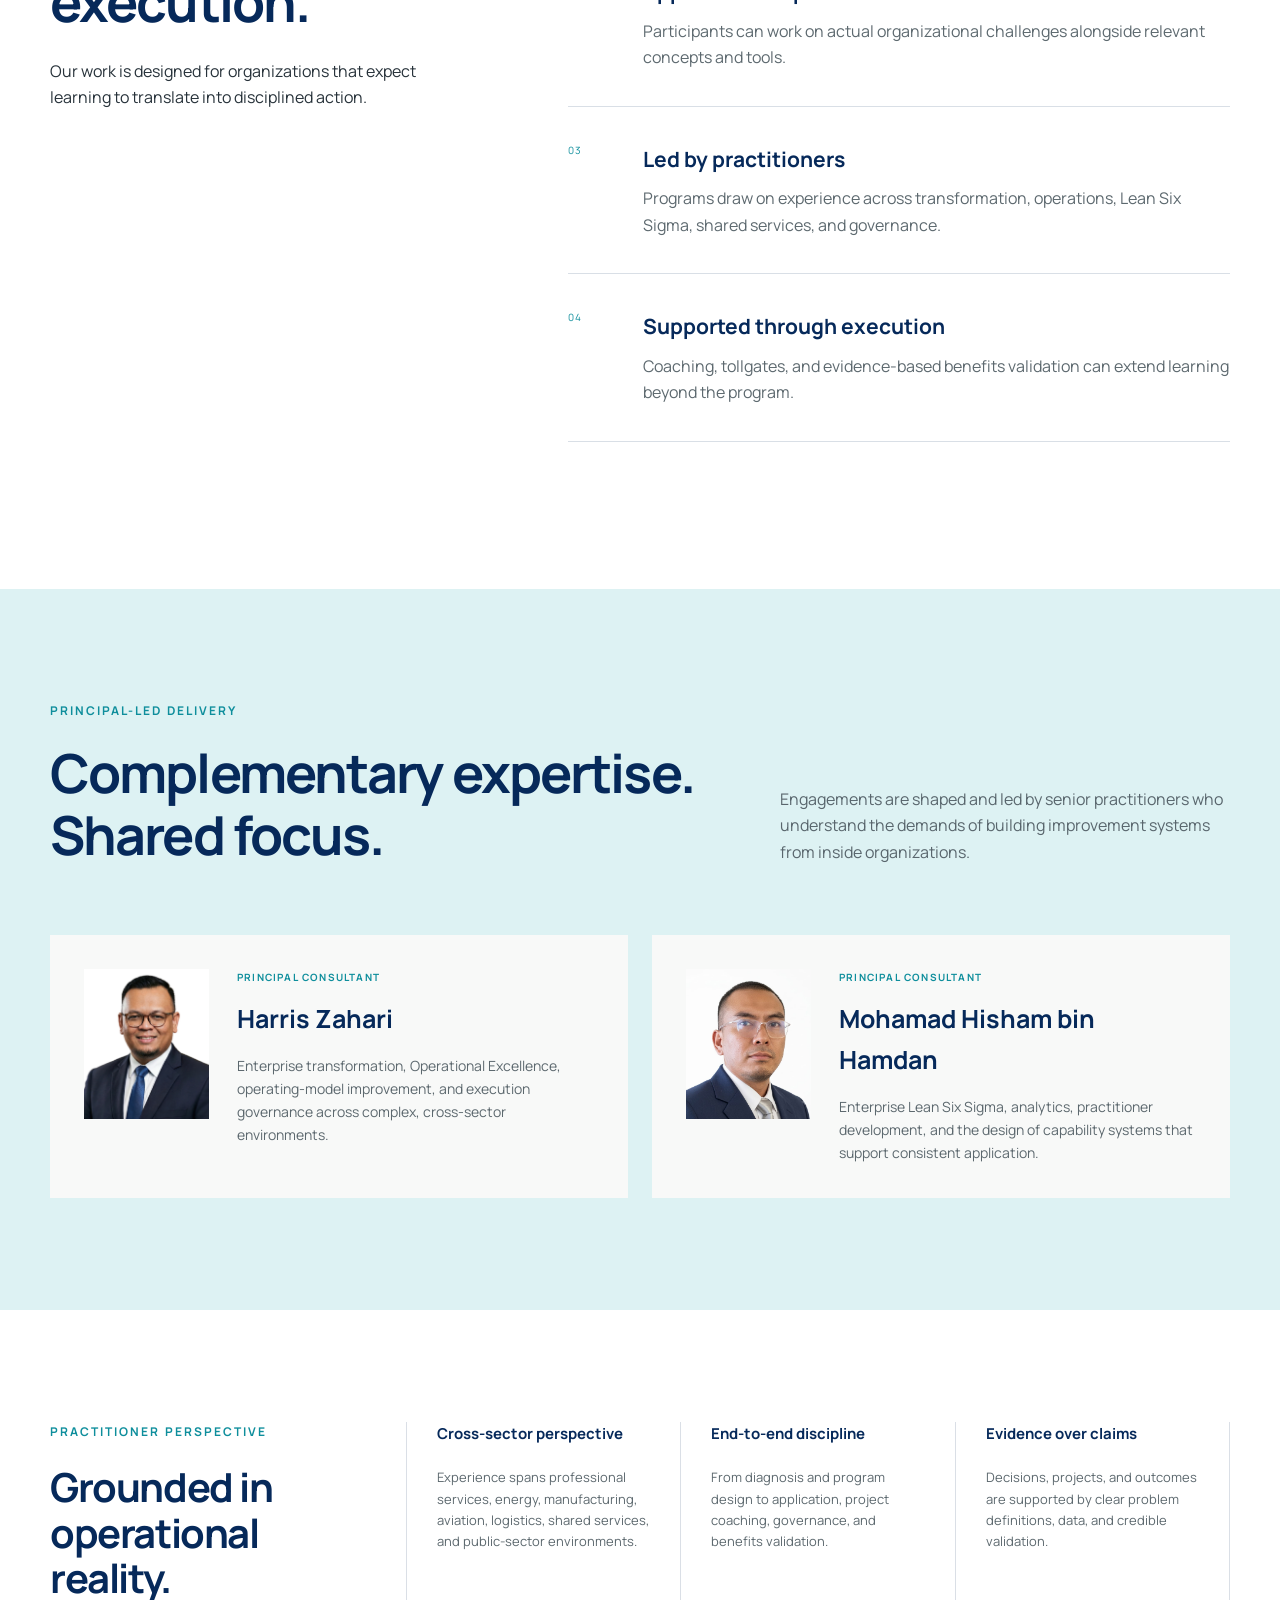
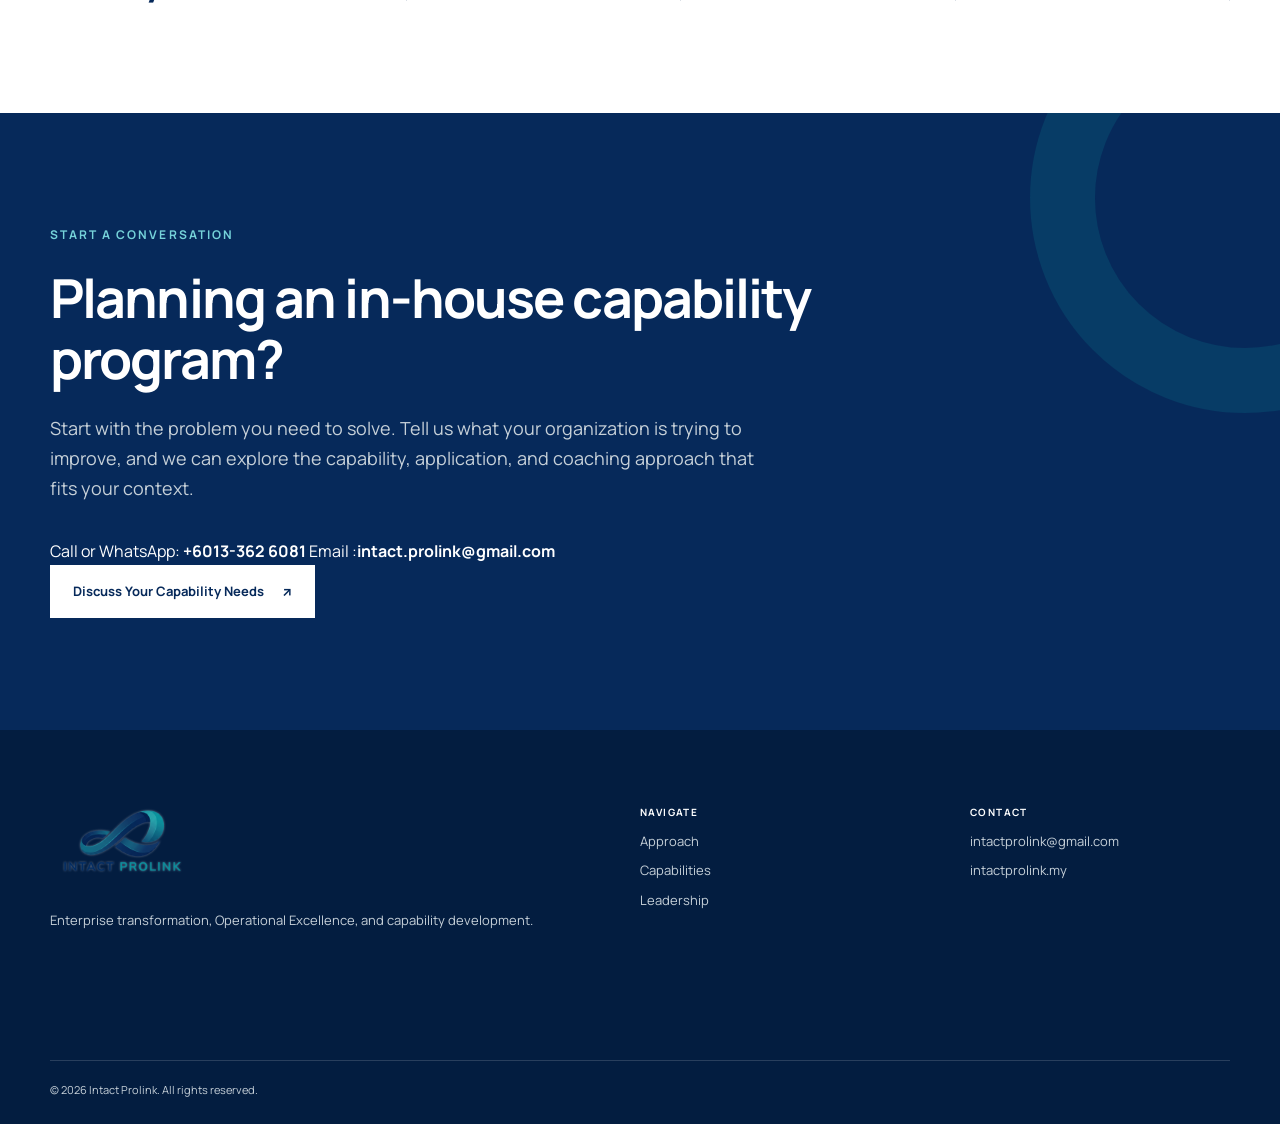
==== commit 3a5ceba8: "Add files via upload" ====
--- a/index.html
+++ b/index.html
@@ -4,52 +4,12 @@
   <meta charset="utf-8">
   <meta name="viewport" content="width=device-width, initial-scale=1">
   <meta name="description" content="Intact Prolink designs customized in-house capability programs that connect Operational Excellence, real application, coaching, and measurable performance.">
-  <meta name="robots" content="index, follow, max-image-preview:large">
   <meta name="theme-color" content="#06295A">
-  <link rel="canonical" href="https://intactprolink.my/">
-  <link rel="alternate" hreflang="en-MY" href="https://intactprolink.my/">
-  <link rel="alternate" hreflang="x-default" href="https://intactprolink.my/">
   <meta property="og:title" content="Intact Prolink | Turn capability into measurable performance">
   <meta property="og:description" content="Customized in-house capability programs built around your organization's priorities and real improvement opportunities.">
   <meta property="og:type" content="website">
   <meta property="og:url" content="https://intactprolink.my/">
-  <meta property="og:site_name" content="Intact Prolink">
-  <meta property="og:locale" content="en_MY">
-  <meta property="og:image" content="https://intactprolink.my/assets/intact-prolink-logo.png">
-  <meta property="og:image:alt" content="Intact Prolink">
-  <meta name="twitter:card" content="summary">
-  <meta name="twitter:title" content="Intact Prolink | Turn capability into measurable performance">
-  <meta name="twitter:description" content="Customized in-house capability programs built around real organizational priorities and improvement opportunities.">
-  <meta name="twitter:image" content="https://intactprolink.my/assets/intact-prolink-logo.png">
   <title>Intact Prolink | Enterprise Capability and Operational Excellence</title>
-  <script type="application/ld+json">
-  {
-    "@context": "https://schema.org",
-    "@type": "Organization",
-    "@id": "https://intactprolink.my/#organization",
-    "name": "Intact Prolink",
-    "url": "https://intactprolink.my/",
-    "logo": {
-      "@type": "ImageObject",
-      "url": "https://intactprolink.my/assets/intact-prolink-logo.png",
-      "width": 1536,
-      "height": 1024
-    },
-    "email": "intact.prolink@gmail.com",
-    "telephone": "+60133626081",
-    "description": "A principal-led enterprise transformation, Operational Excellence, and capability development firm focused on customized in-house programs.",
-    "knowsAbout": [
-      "Operational Excellence",
-      "Lean Six Sigma",
-      "Lean Management",
-      "Total Productive Maintenance",
-      "Structured Problem Solving",
-      "Quality Tools",
-      "Operational Analytics",
-      "Transformation Governance"
-    ]
-  }
-  </script>
   <link rel="preconnect" href="https://fonts.googleapis.com">
   <link rel="preconnect" href="https://fonts.gstatic.com" crossorigin>
   <link href="https://fonts.googleapis.com/css2?family=Inter:wght@400;500;600&amp;family=Manrope:wght@400;500;600;700;800&amp;display=swap" rel="stylesheet">
@@ -98,21 +58,6 @@
             <li>Applied learning and coaching</li>
           </ul>
         </aside>
-      </div>
-    </section>
-
-    <section class="accreditation-strip" aria-labelledby="accreditation-heading">
-      <div class="container accreditation-grid">
-        <div class="accreditation-intro">
-          <p class="eyebrow">Accreditation and recognition</p>
-          <h2 id="accreditation-heading">Standards that strengthen delivery confidence.</h2>
-        </div>
-        <div class="credential-list">
-          <div class="credential"><span aria-hidden="true">01</span><strong>HRD Corp</strong><p>Accredited Trainer</p></div>
-          <div class="credential"><span aria-hidden="true">02</span><strong>The Council for Six Sigma Certification</strong><p>Accredited Training Provider</p></div>
-          <div class="credential"><span aria-hidden="true">03</span><strong>IASSC</strong><p>Accredited Trainer</p></div>
-        </div>
-        <p class="credential-note">Credentials apply to the relevant organization or principal trainer according to their respective scope and validity.</p>
       </div>
     </section>
 
@@ -204,12 +149,12 @@
       <div class="container contact-inner reveal">
         <p class="eyebrow light">Start a conversation</p>
         <h2>Planning an in-house capability program?</h2>
-        <p>Start with the problem you need to solve. Tell us what your organization is trying to improve, and we can explore the capability, application, and coaching approach that fits your context.</p>
-        <div class="direct-contact" aria-label="Contact Intact Prolink">
-          <a href="tel:+60133626081"><span>Call or WhatsApp</span><strong>+6013-362 6081</strong></a>
-          <a href="mailto:intact.prolink@gmail.com"><span>Email</span><strong>intact.prolink@gmail.com</strong></a>
+        <p>Start with the problem you need to solve. Tell us what your organization is trying to improve, and we can explore the capability, application, and coaching approach that fits your context.</p><p></p>
+ <div class="direct-contact" aria-label="Contact Intact Prolink">
+          <a href="tel:+60133626081"><span>Call or WhatsApp: </span><strong>+6013-362 6081</strong></a>
+          <a href="mailto:intact.prolink@gmail.com"><span>Email :</span><strong>intact.prolink@gmail.com</strong></a>
         </div>
-        <a class="button button-light" href="mailto:intact.prolink@gmail.com?subject=Capability%20Needs%20Discussion">Discuss Your Capability Needs <span aria-hidden="true">↗</span></a>
+        <a class="button button-light" href="mailto:intactprolink@gmail.com?subject=Capability%20Needs%20Discussion">Discuss Your Capability Needs <span aria-hidden="true">↗</span></a>
       </div>
     </section>
   </main>
@@ -218,7 +163,7 @@
     <div class="container footer-grid">
       <div><a class="brand brand-footer" href="#top"><img src="assets/intact-prolink-logo.png" alt="Intact Prolink" width="180" height="120"></a><p>Enterprise transformation, Operational Excellence, and capability development.</p></div>
       <div><p class="footer-label">Navigate</p><a href="#approach">Approach</a><a href="#capabilities">Capabilities</a><a href="#leadership">Leadership</a></div>
-      <div><p class="footer-label">Contact</p><a href="tel:+60133626081">+6013-362 6081</a><a href="mailto:intact.prolink@gmail.com">intact.prolink@gmail.com</a><a href="https://intactprolink.my">intactprolink.my</a></div>
+      <div><p class="footer-label">Contact</p><a href="mailto:intactprolink@gmail.com">intactprolink@gmail.com</a><a href="https://intactprolink.my">intactprolink.my</a></div>
       <p class="copyright">© <span data-year></span> Intact Prolink. All rights reserved.</p>
     </div>
   </footer>
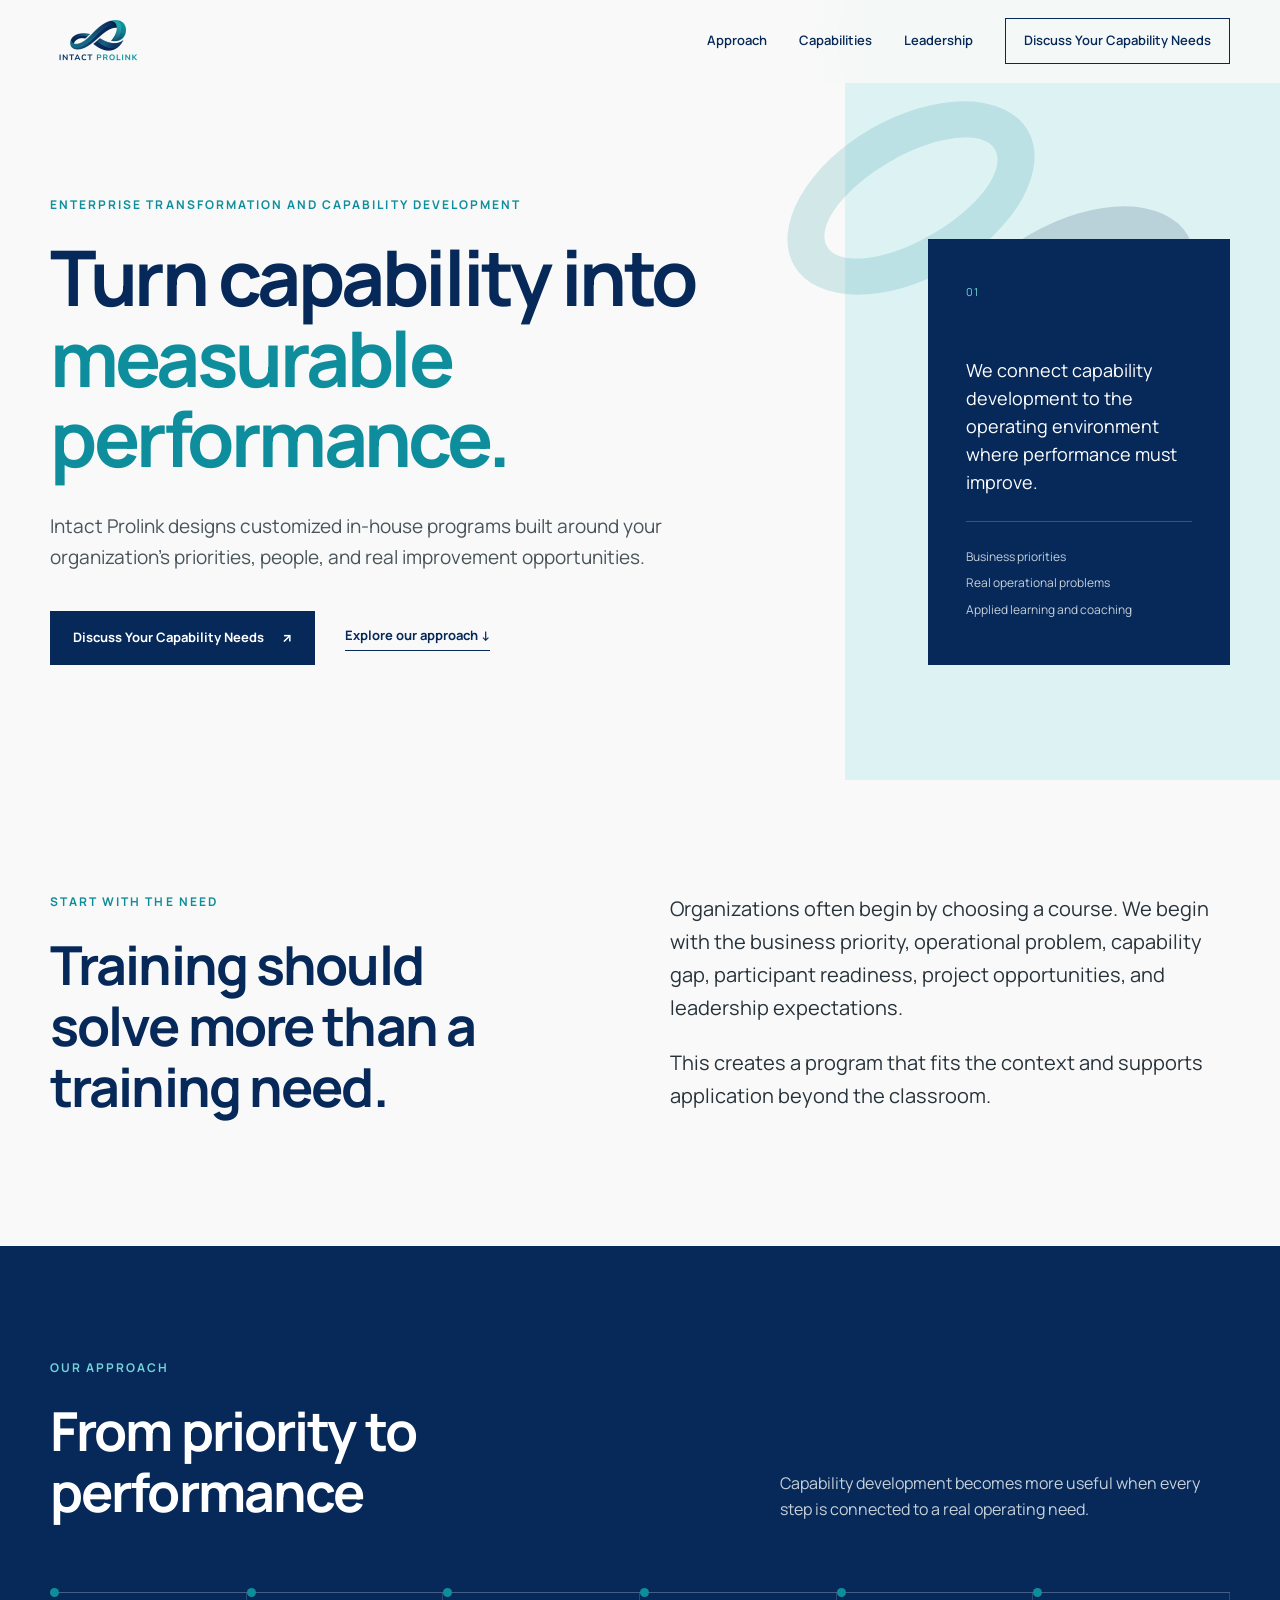
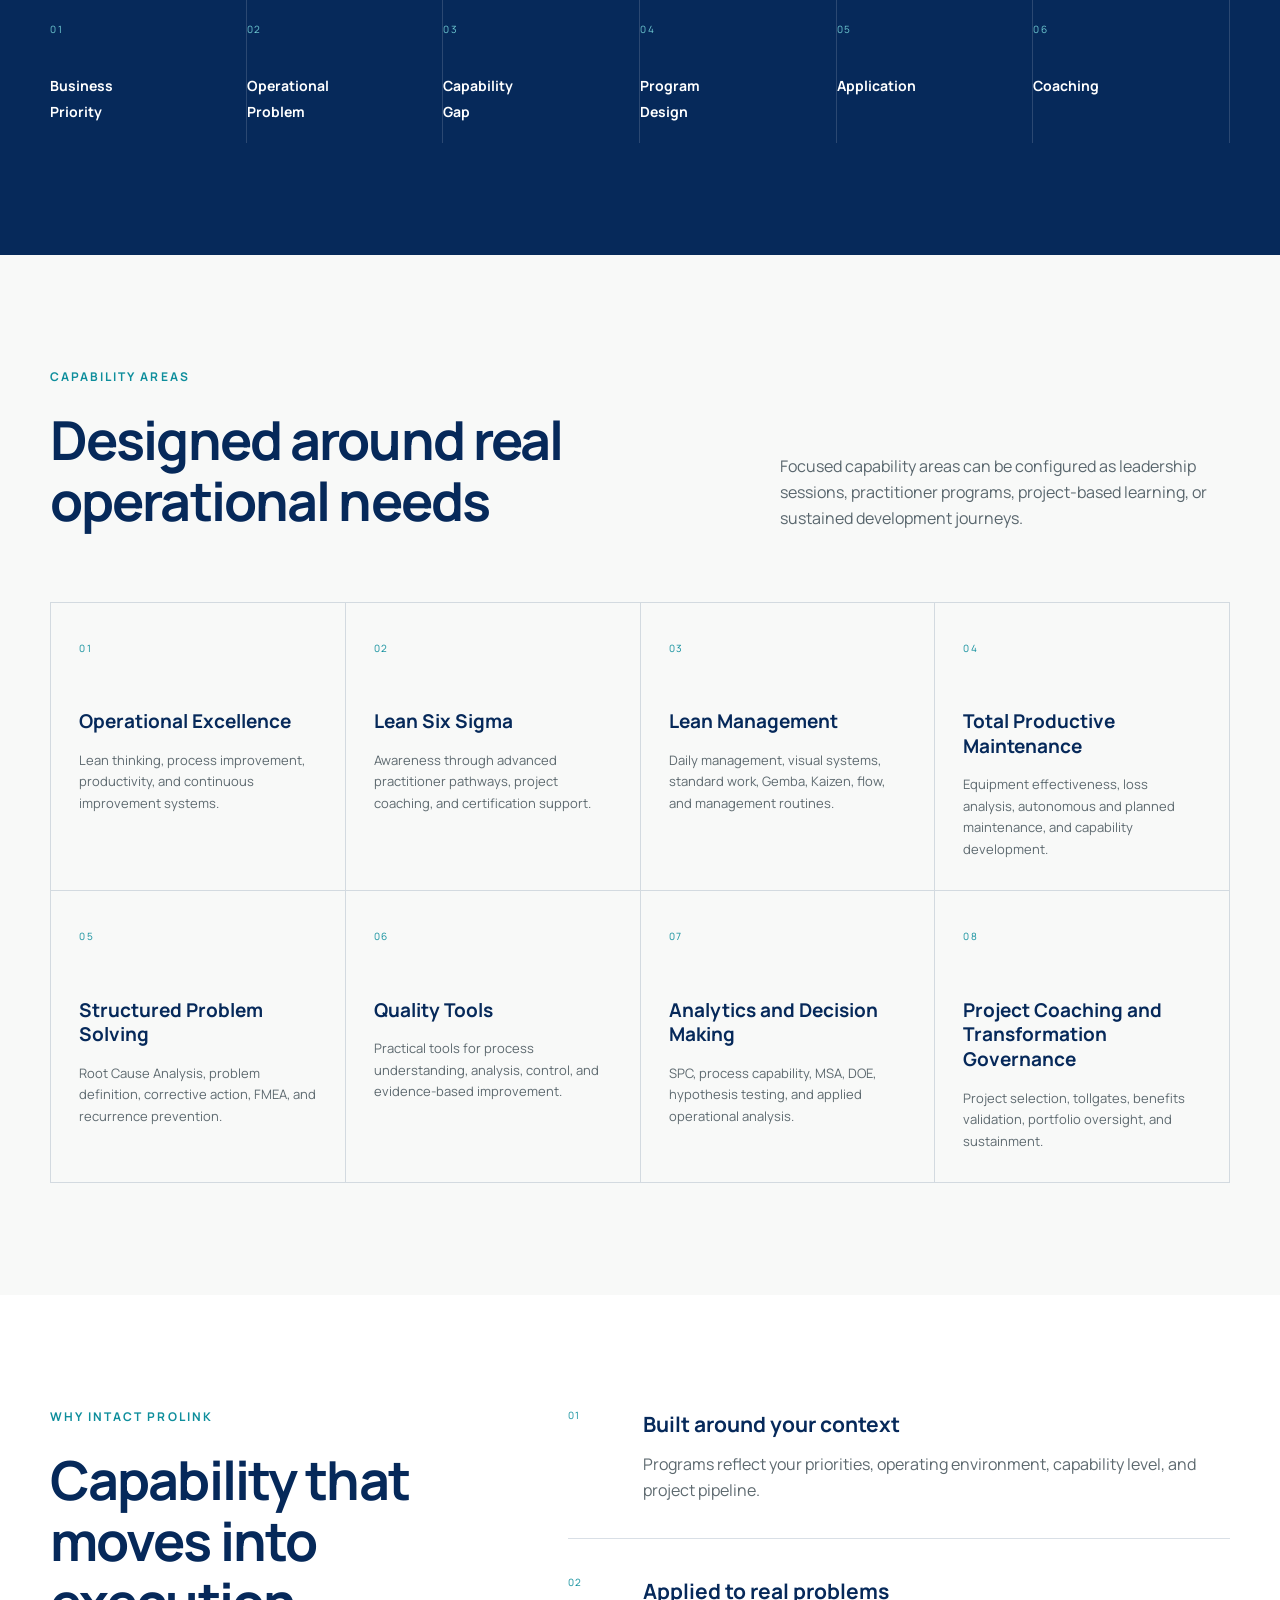
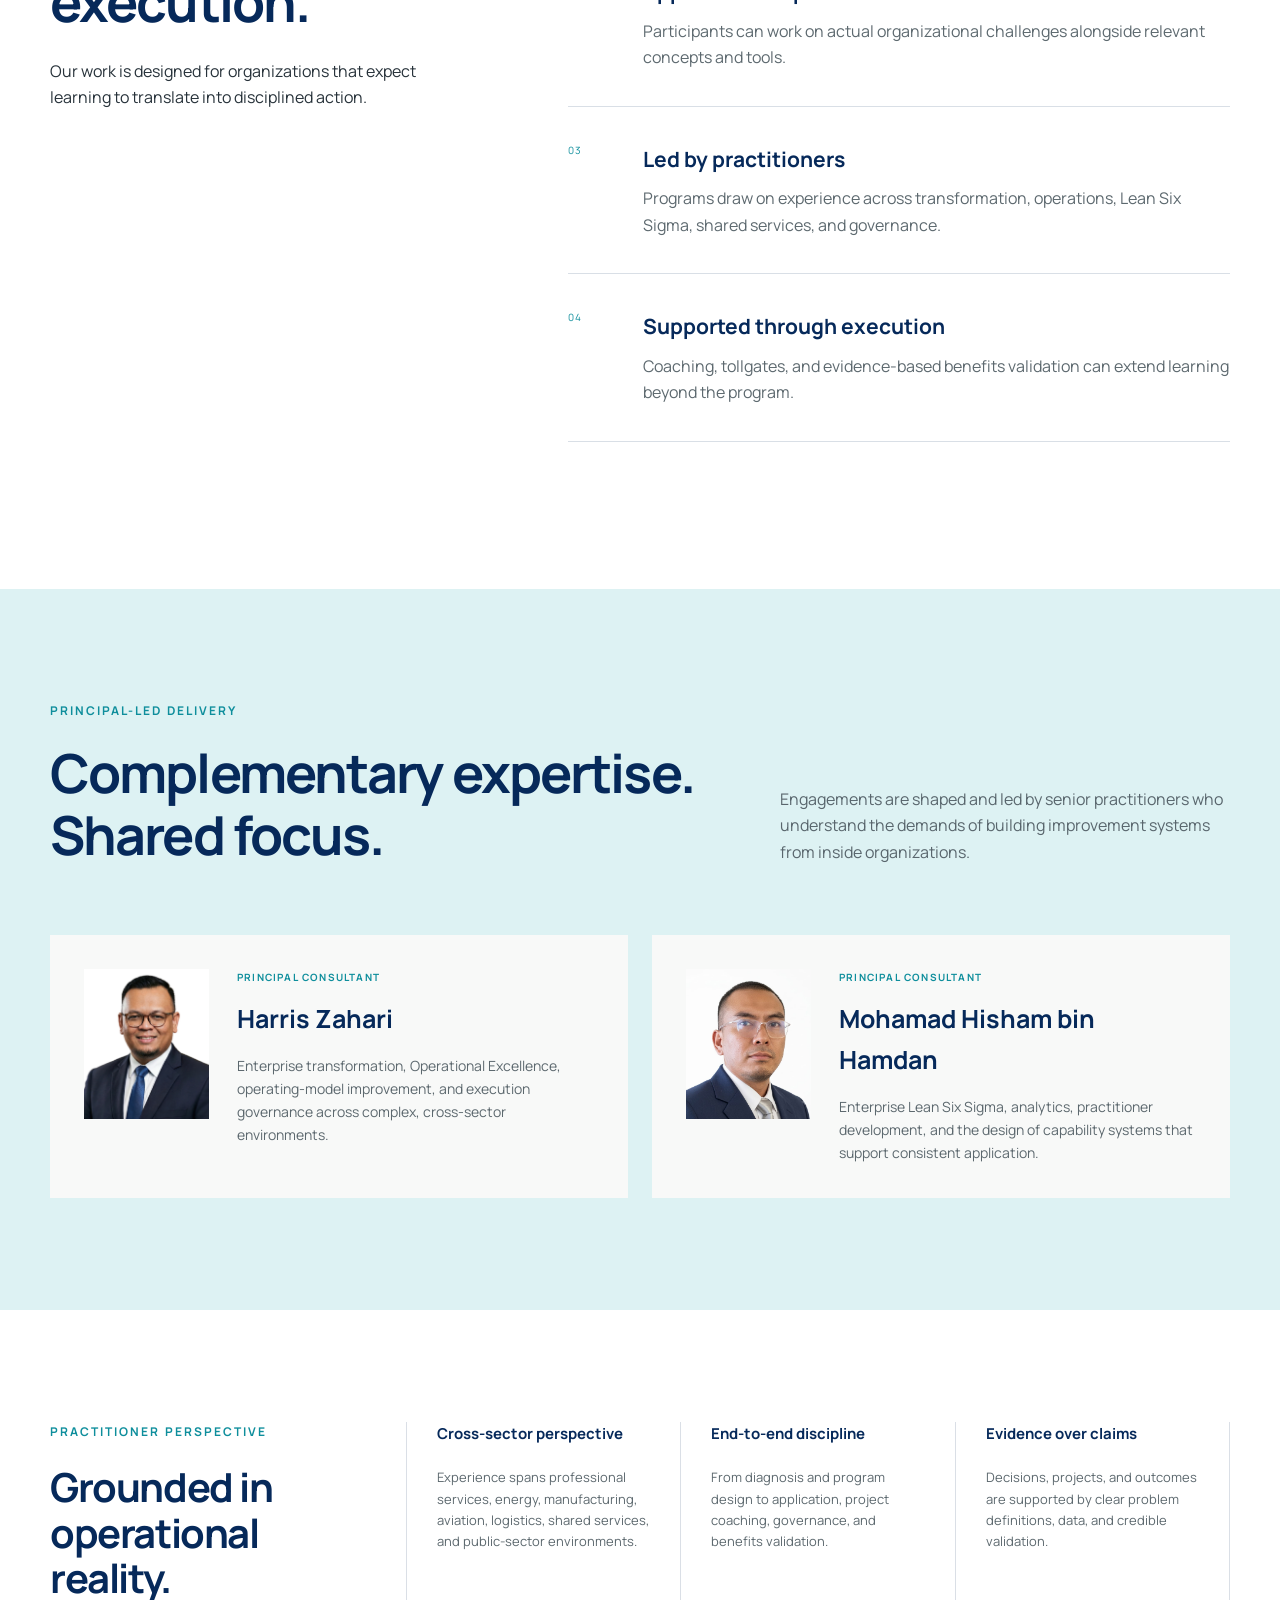
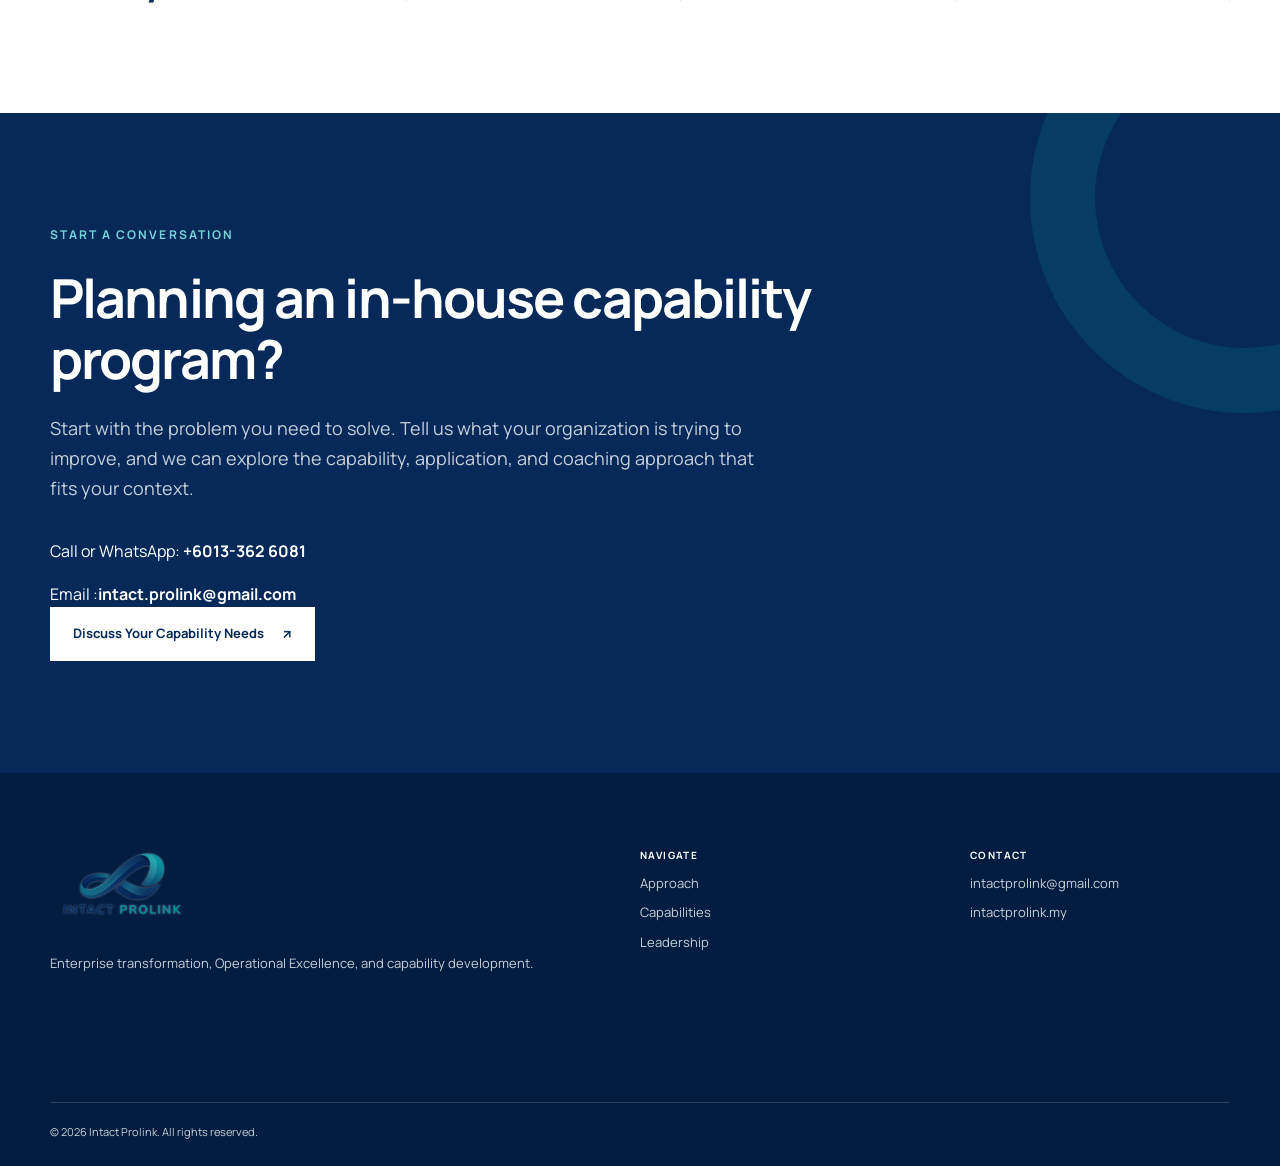
==== commit 6a8a9983: "Add files via upload" ====
--- a/index.html
+++ b/index.html
@@ -151,7 +151,7 @@
         <h2>Planning an in-house capability program?</h2>
         <p>Start with the problem you need to solve. Tell us what your organization is trying to improve, and we can explore the capability, application, and coaching approach that fits your context.</p><p></p>
  <div class="direct-contact" aria-label="Contact Intact Prolink">
-          <a href="tel:+60133626081"><span>Call or WhatsApp: </span><strong>+6013-362 6081</strong></a>
+          <a href="tel:+60133626081"><span>Call or WhatsApp: </span><strong>+6013-362 6081</strong></a><p></p>
           <a href="mailto:intact.prolink@gmail.com"><span>Email :</span><strong>intact.prolink@gmail.com</strong></a>
         </div>
         <a class="button button-light" href="mailto:intactprolink@gmail.com?subject=Capability%20Needs%20Discussion">Discuss Your Capability Needs <span aria-hidden="true">↗</span></a>
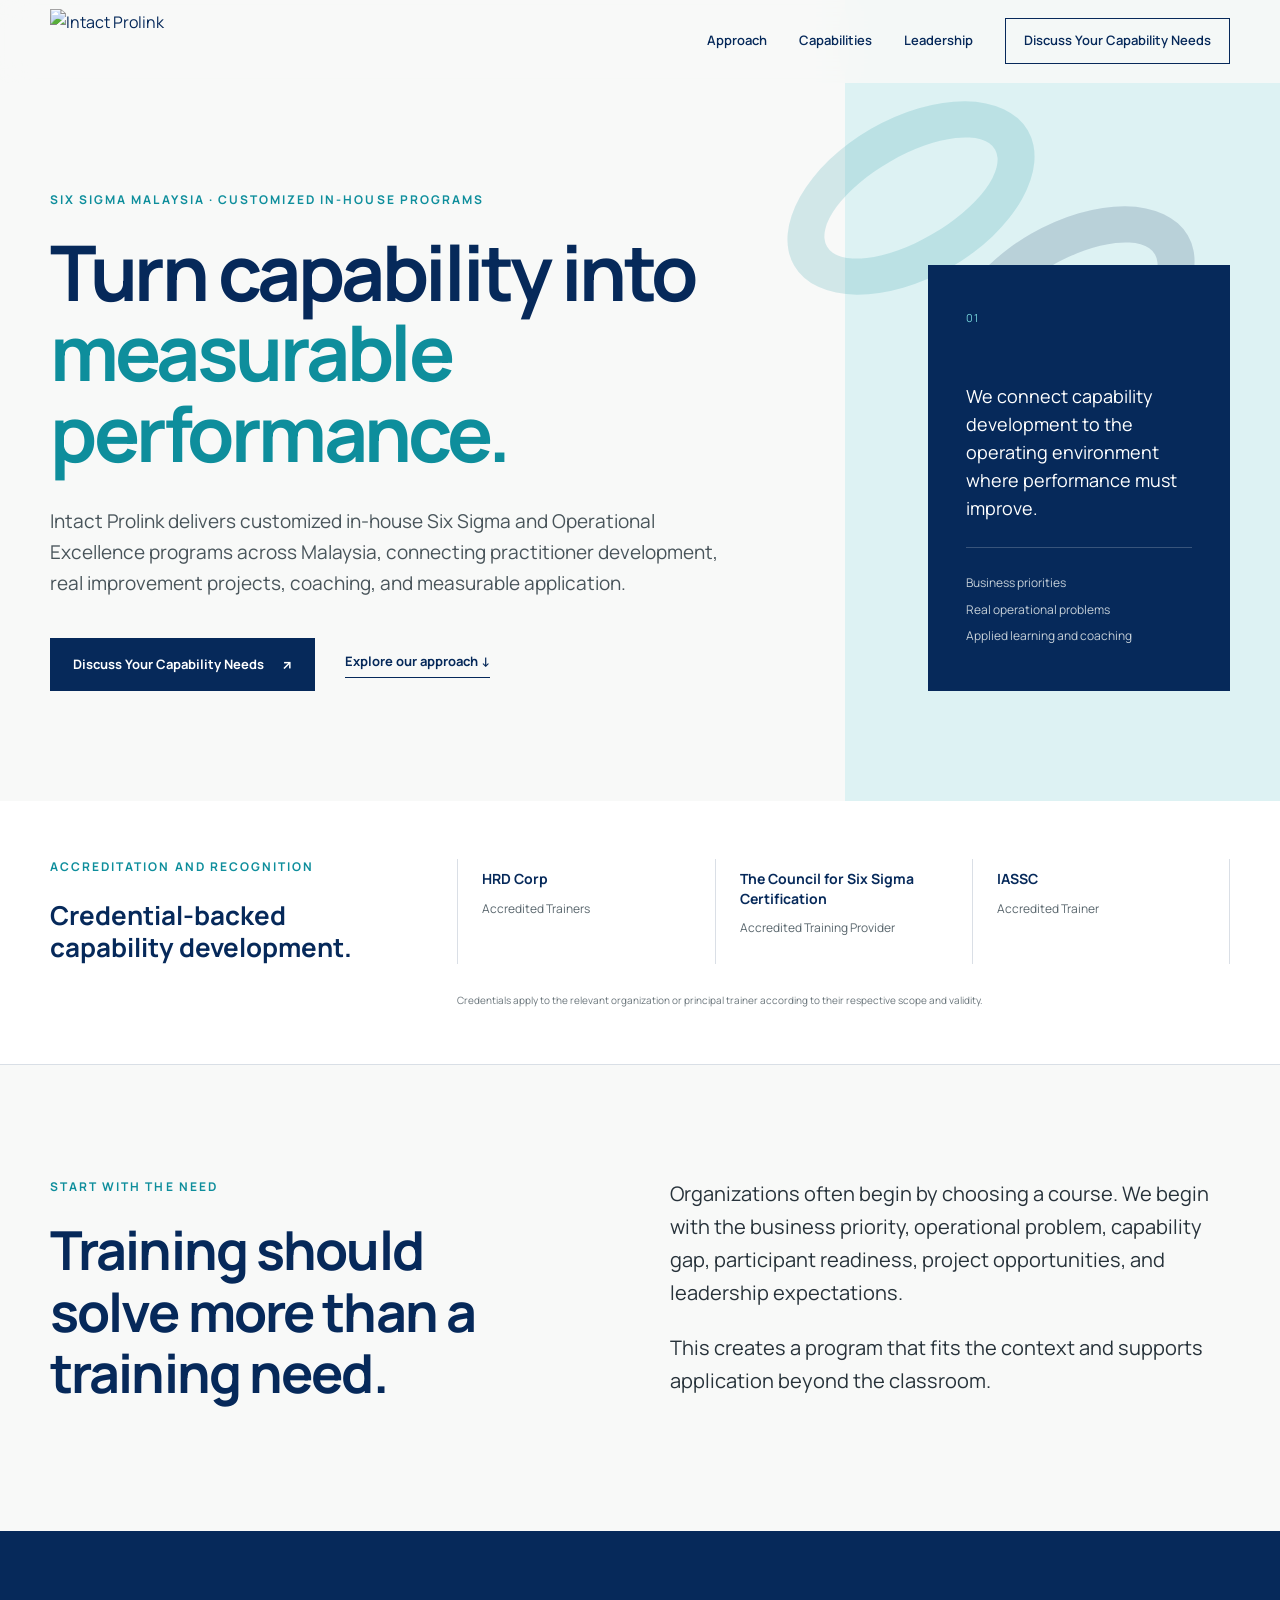
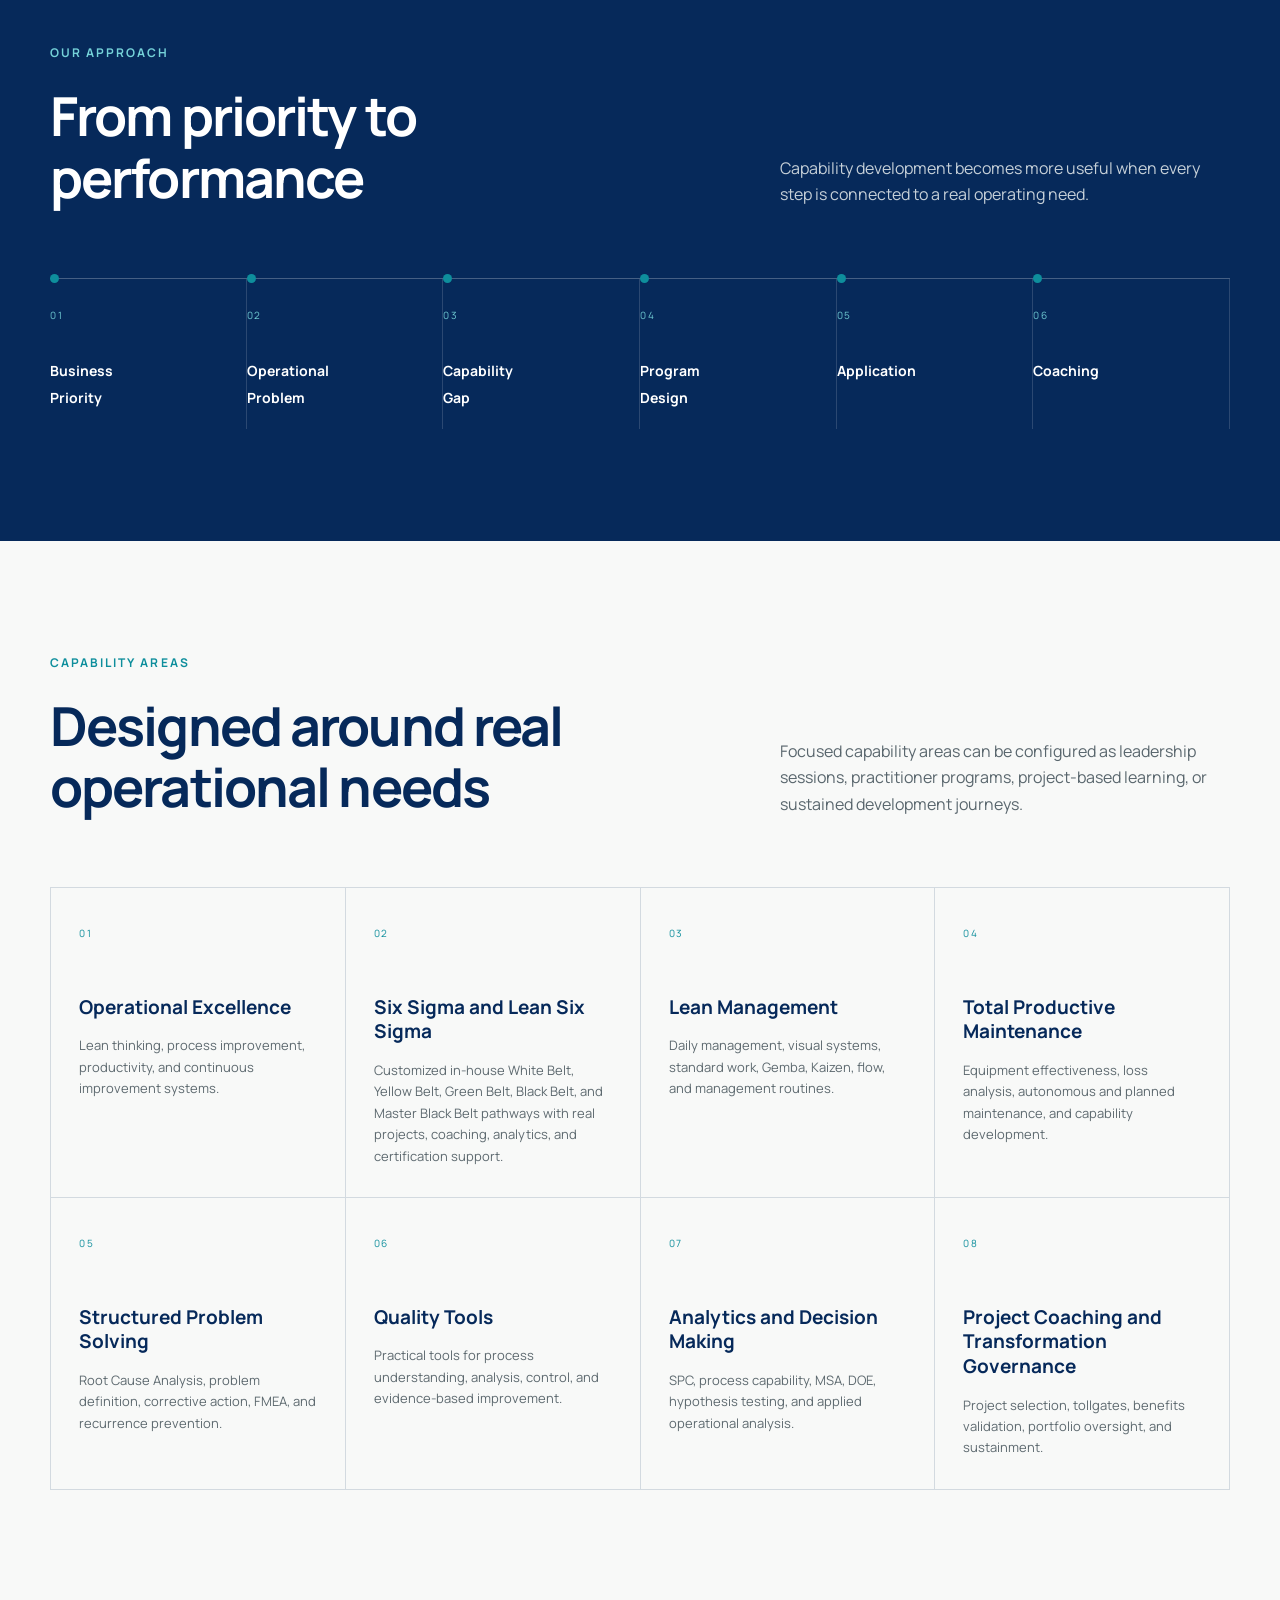
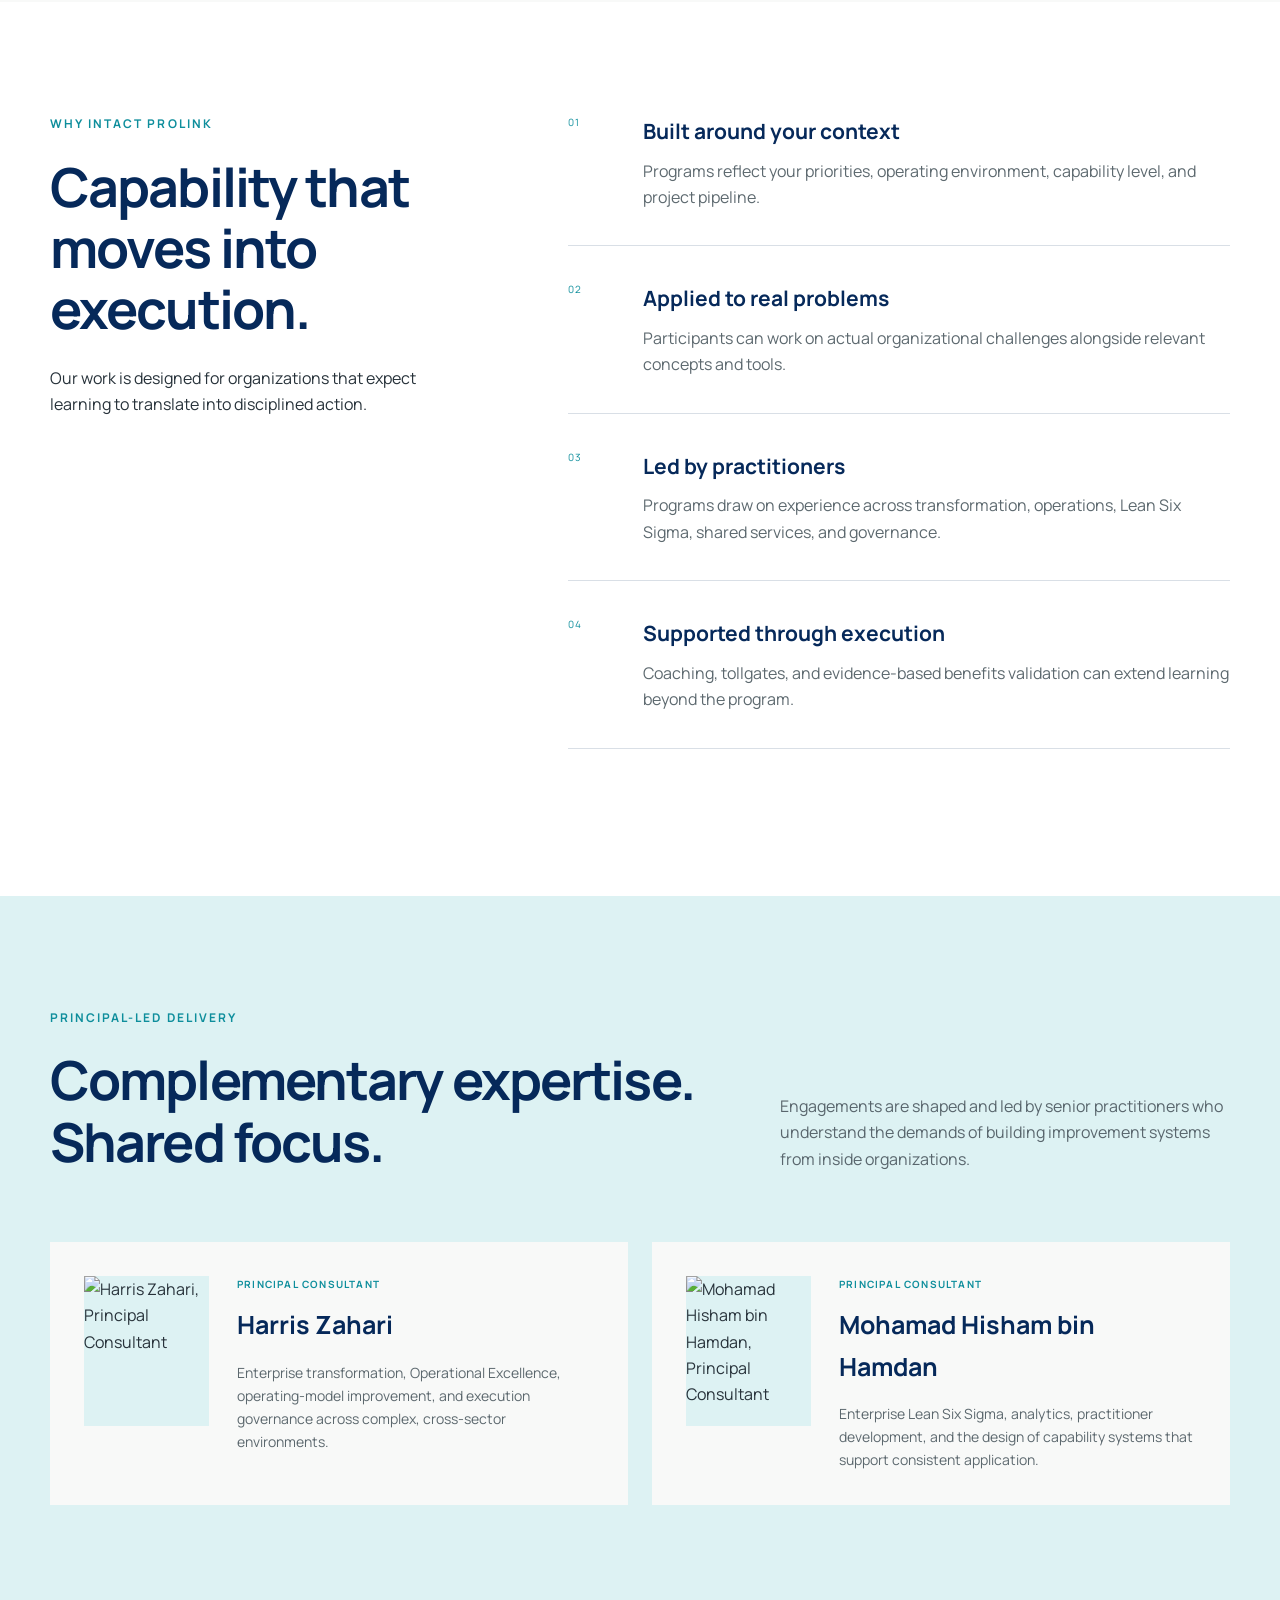
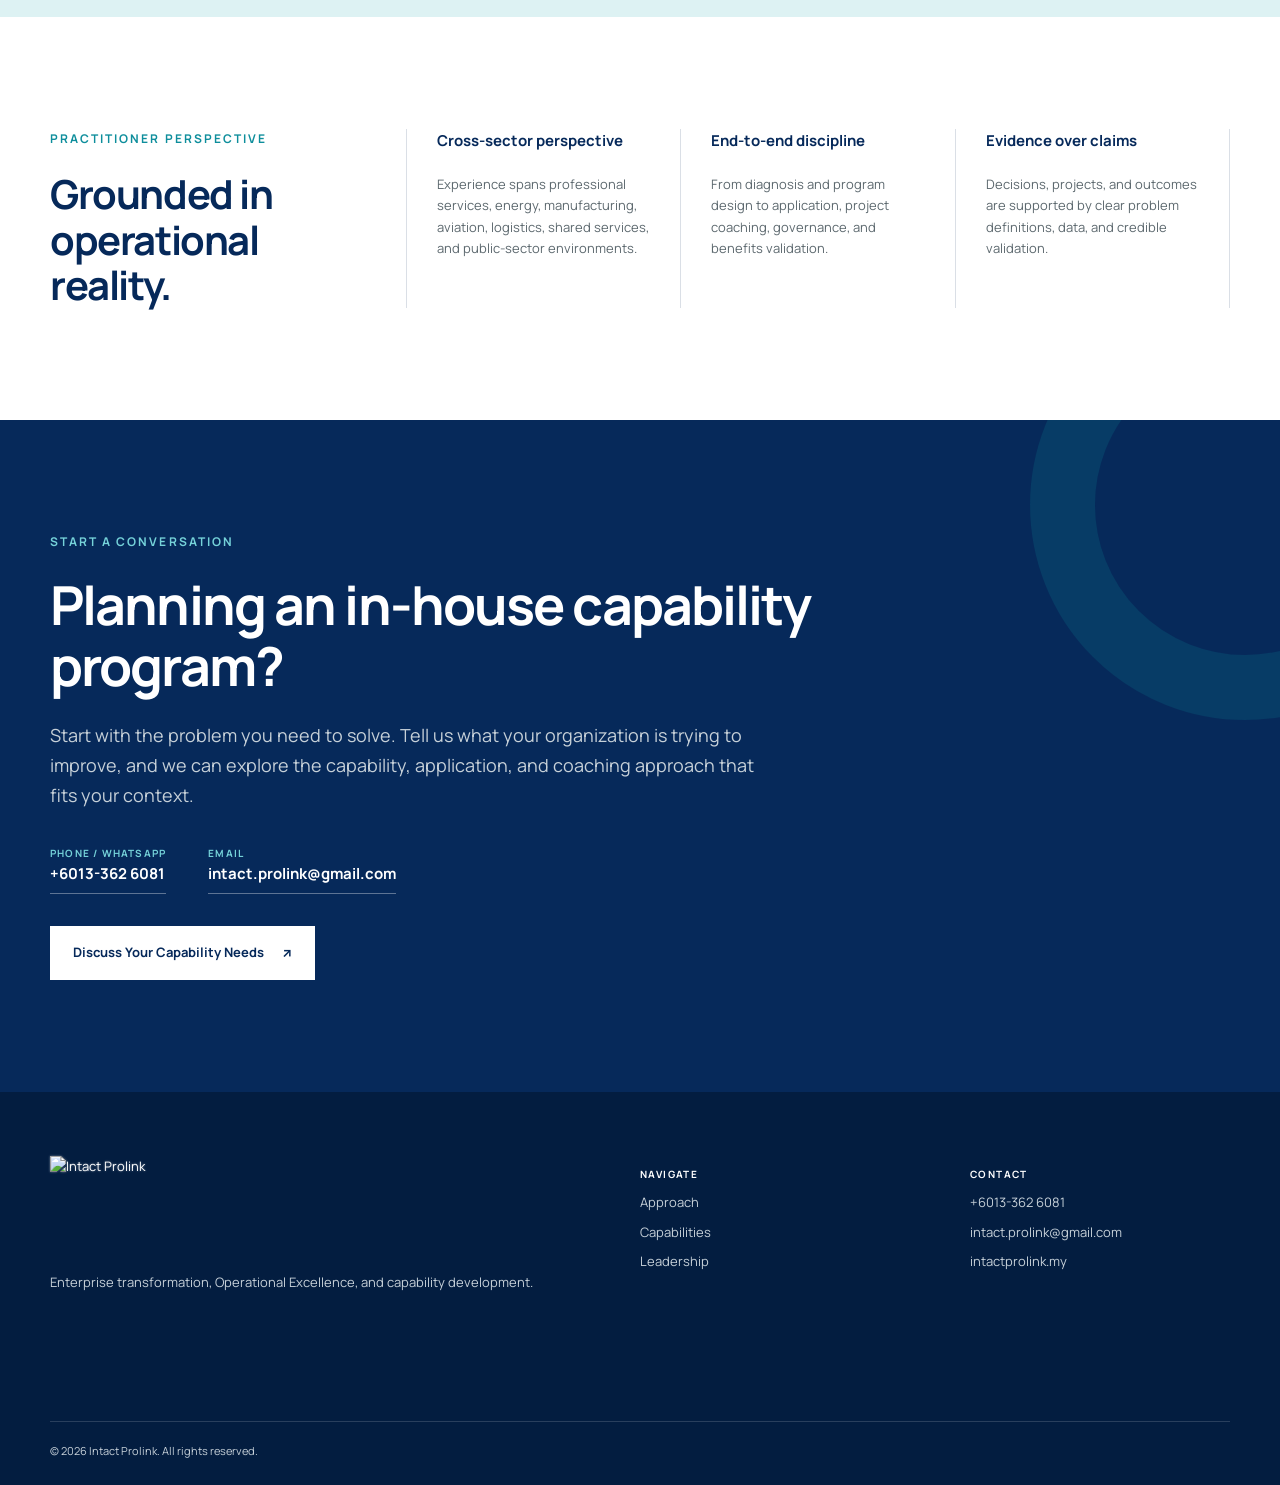
==== commit 06fabc1d: "Add files via upload" ====
--- a/index.html
+++ b/index.html
@@ -3,13 +3,52 @@
 <head>
   <meta charset="utf-8">
   <meta name="viewport" content="width=device-width, initial-scale=1">
-  <meta name="description" content="Intact Prolink designs customized in-house capability programs that connect Operational Excellence, real application, coaching, and measurable performance.">
+  <meta name="description" content="Customized in-house Six Sigma training in Malaysia, from White Belt to Master Black Belt, with real projects, coaching, analytics, and certification pathways.">
+  <meta name="robots" content="index, follow, max-image-preview:large">
   <meta name="theme-color" content="#06295A">
-  <meta property="og:title" content="Intact Prolink | Turn capability into measurable performance">
-  <meta property="og:description" content="Customized in-house capability programs built around your organization's priorities and real improvement opportunities.">
+  <link rel="canonical" href="https://intactprolink.my/">
+  <link rel="alternate" hreflang="en-MY" href="https://intactprolink.my/">
+  <link rel="alternate" hreflang="x-default" href="https://intactprolink.my/">
+  <meta property="og:title" content="Six Sigma Malaysia | Intact Prolink">
+  <meta property="og:description" content="Customized in-house Six Sigma and Lean Six Sigma programs in Malaysia, from White Belt to Master Black Belt.">
   <meta property="og:type" content="website">
   <meta property="og:url" content="https://intactprolink.my/">
-  <title>Intact Prolink | Enterprise Capability and Operational Excellence</title>
+  <meta property="og:site_name" content="Intact Prolink">
+  <meta property="og:locale" content="en_MY">
+  <meta property="og:image" content="https://intactprolink.my/assets/intact-prolink-logo.png">
+  <meta property="og:image:alt" content="Intact Prolink">
+  <meta name="twitter:card" content="summary">
+  <meta name="twitter:title" content="Six Sigma Malaysia | Intact Prolink">
+  <meta name="twitter:description" content="Customized in-house Six Sigma and Lean Six Sigma programs in Malaysia.">
+  <title>Six Sigma Malaysia | In-House Training | Intact Prolink</title>
+  <script type="application/ld+json">
+  {
+    "@context": "https://schema.org",
+    "@graph": [
+      {
+        "@type": "Organization",
+        "@id": "https://intactprolink.my/#organization",
+        "name": "Intact Prolink",
+        "url": "https://intactprolink.my/",
+        "logo": "https://intactprolink.my/assets/intact-prolink-logo.png",
+        "email": "intact.prolink@gmail.com",
+        "telephone": "+60133626081",
+        "areaServed": {"@type": "Country", "name": "Malaysia"},
+        "description": "A principal-led enterprise transformation, Operational Excellence, and capability development firm delivering customized in-house Six Sigma programs in Malaysia."
+      },
+      {
+        "@type": "Service",
+        "@id": "https://intactprolink.my/#six-sigma-malaysia",
+        "name": "Customized In-House Six Sigma Training Malaysia",
+        "serviceType": "Six Sigma and Lean Six Sigma capability development",
+        "provider": {"@id": "https://intactprolink.my/#organization"},
+        "areaServed": {"@type": "Country", "name": "Malaysia"},
+        "audience": {"@type": "BusinessAudience", "audienceType": "Organizations and enterprise teams"},
+        "description": "White Belt, Yellow Belt, Green Belt, Black Belt, and Master Black Belt pathways with project coaching, analytics, tollgates, and certification support."
+      }
+    ]
+  }
+  </script>
   <link rel="preconnect" href="https://fonts.googleapis.com">
   <link rel="preconnect" href="https://fonts.gstatic.com" crossorigin>
   <link href="https://fonts.googleapis.com/css2?family=Inter:wght@400;500;600&amp;family=Manrope:wght@400;500;600;700;800&amp;display=swap" rel="stylesheet">
@@ -41,9 +80,9 @@
       <div class="hero-orbit" aria-hidden="true"><span></span><span></span></div>
       <div class="container hero-grid">
         <div class="hero-copy reveal">
-          <p class="eyebrow">Enterprise transformation and capability development</p>
+          <p class="eyebrow">Six Sigma Malaysia · Customized in-house programs</p>
           <h1>Turn capability into <span>measurable performance.</span></h1>
-          <p class="hero-lead">Intact Prolink designs customized in-house programs built around your organization's priorities, people, and real improvement opportunities.</p>
+          <p class="hero-lead">Intact Prolink delivers customized in-house Six Sigma and Operational Excellence programs across Malaysia, connecting practitioner development, real improvement projects, coaching, and measurable application.</p>
           <div class="hero-actions">
             <a class="button button-primary" href="#contact">Discuss Your Capability Needs <span aria-hidden="true">↗</span></a>
             <a class="text-link" href="#approach">Explore our approach <span aria-hidden="true">↓</span></a>
@@ -61,6 +100,18 @@
       </div>
     </section>
 
+    <section class="accreditation-strip" aria-labelledby="accreditation-heading">
+      <div class="container accreditation-grid">
+        <div><p class="eyebrow">Accreditation and recognition</p><h2 id="accreditation-heading">Credential-backed capability development.</h2></div>
+        <div class="credential-list">
+          <div><strong>HRD Corp</strong><span>Accredited Trainers</span></div>
+          <div><strong>The Council for Six Sigma Certification</strong><span>Accredited Training Provider</span></div>
+          <div><strong>IASSC</strong><span>Accredited Trainer</span></div>
+        </div>
+        <p class="credential-note">Credentials apply to the relevant organization or principal trainer according to their respective scope and validity.</p>
+      </div>
+    </section>
+
     <section class="problem section">
       <div class="container split">
         <div class="section-heading reveal">
@@ -99,7 +150,7 @@
         </div>
         <div class="capability-grid">
           <article class="capability-card reveal"><span>01</span><h3>Operational Excellence</h3><p>Lean thinking, process improvement, productivity, and continuous improvement systems.</p></article>
-          <article class="capability-card reveal"><span>02</span><h3>Lean Six Sigma</h3><p>Awareness through advanced practitioner pathways, project coaching, and certification support.</p></article>
+          <article class="capability-card reveal"><span>02</span><h3>Six Sigma and Lean Six Sigma</h3><p>Customized in-house White Belt, Yellow Belt, Green Belt, Black Belt, and Master Black Belt pathways with real projects, coaching, analytics, and certification support.</p></article>
           <article class="capability-card reveal"><span>03</span><h3>Lean Management</h3><p>Daily management, visual systems, standard work, Gemba, Kaizen, flow, and management routines.</p></article>
           <article class="capability-card reveal"><span>04</span><h3>Total Productive Maintenance</h3><p>Equipment effectiveness, loss analysis, autonomous and planned maintenance, and capability development.</p></article>
           <article class="capability-card reveal"><span>05</span><h3>Structured Problem Solving</h3><p>Root Cause Analysis, problem definition, corrective action, FMEA, and recurrence prevention.</p></article>
@@ -149,12 +200,12 @@
       <div class="container contact-inner reveal">
         <p class="eyebrow light">Start a conversation</p>
         <h2>Planning an in-house capability program?</h2>
-        <p>Start with the problem you need to solve. Tell us what your organization is trying to improve, and we can explore the capability, application, and coaching approach that fits your context.</p><p></p>
+        <p>Start with the problem you need to solve. Tell us what your organization is trying to improve, and we can explore the capability, application, and coaching approach that fits your context.</p>
  <div class="direct-contact" aria-label="Contact Intact Prolink">
-          <a href="tel:+60133626081"><span>Call or WhatsApp: </span><strong>+6013-362 6081</strong></a><p></p>
-          <a href="mailto:intact.prolink@gmail.com"><span>Email :</span><strong>intact.prolink@gmail.com</strong></a>
-        </div>
-        <a class="button button-light" href="mailto:intactprolink@gmail.com?subject=Capability%20Needs%20Discussion">Discuss Your Capability Needs <span aria-hidden="true">↗</span></a>
+          <a href="tel:+60133626081"><span>Phone / WhatsApp</span><strong>+6013-362 6081</strong></a>
+          <a href="mailto:intact.prolink@gmail.com"><span>Email</span><strong>intact.prolink@gmail.com</strong></a>
+        </div>
+        <a class="button button-light" href="mailto:intact.prolink@gmail.com?subject=Six%20Sigma%20Malaysia%20Capability%20Discussion">Discuss Your Capability Needs <span aria-hidden="true">↗</span></a>
       </div>
     </section>
   </main>
@@ -163,7 +214,7 @@
     <div class="container footer-grid">
       <div><a class="brand brand-footer" href="#top"><img src="assets/intact-prolink-logo.png" alt="Intact Prolink" width="180" height="120"></a><p>Enterprise transformation, Operational Excellence, and capability development.</p></div>
       <div><p class="footer-label">Navigate</p><a href="#approach">Approach</a><a href="#capabilities">Capabilities</a><a href="#leadership">Leadership</a></div>
-      <div><p class="footer-label">Contact</p><a href="mailto:intactprolink@gmail.com">intactprolink@gmail.com</a><a href="https://intactprolink.my">intactprolink.my</a></div>
+      <div><p class="footer-label">Contact</p><a href="tel:+60133626081">+6013-362 6081</a><a href="mailto:intact.prolink@gmail.com">intact.prolink@gmail.com</a><a href="https://intactprolink.my">intactprolink.my</a></div>
       <p class="copyright">© <span data-year></span> Intact Prolink. All rights reserved.</p>
     </div>
   </footer>
--- a/logo.css
+++ b/logo.css
@@ -28,6 +28,93 @@
   object-position: center top;
 }
 
+.accreditation-strip {
+  padding: 56px 0;
+  background: #ffffff;
+  border-bottom: 1px solid rgba(6, 41, 90, 0.15);
+}
+
+.accreditation-grid {
+  display: grid;
+  grid-template-columns: 0.8fr 1.8fr;
+  gap: 28px 64px;
+  align-items: end;
+}
+
+.accreditation-grid h2 {
+  margin: 0;
+  color: #06295A;
+  font-size: 26px;
+  line-height: 1.25;
+}
+
+.credential-list {
+  display: grid;
+  grid-template-columns: repeat(3, 1fr);
+  border-left: 1px solid rgba(6, 41, 90, 0.15);
+}
+
+.credential-list div {
+  min-height: 105px;
+  padding: 10px 24px;
+  border-right: 1px solid rgba(6, 41, 90, 0.15);
+}
+
+.credential-list strong,
+.credential-list span {
+  display: block;
+}
+
+.credential-list strong {
+  color: #06295A;
+  font-size: 14px;
+  line-height: 1.4;
+}
+
+.credential-list span {
+  margin-top: 10px;
+  color: #59666d;
+  font-size: 12px;
+}
+
+.credential-note {
+  grid-column: 2;
+  margin: 0;
+  color: #6a757b;
+  font-size: 10px;
+}
+
+.direct-contact {
+  display: flex;
+  flex-wrap: wrap;
+  gap: 14px 42px;
+  margin: 0 0 32px;
+}
+
+.direct-contact a,
+.direct-contact span,
+.direct-contact strong {
+  display: block;
+}
+
+.direct-contact a {
+  padding-bottom: 7px;
+  border-bottom: 1px solid rgba(255, 255, 255, 0.35);
+}
+
+.direct-contact span {
+  color: #75D2D9;
+  font-size: 10px;
+  font-weight: 700;
+  letter-spacing: 0.12em;
+  text-transform: uppercase;
+}
+
+.direct-contact strong {
+  color: #ffffff;
+  font-size: 15px;
+}
+
 @media (max-width: 600px) {
   .brand img {
     width: 130px;
@@ -38,4 +125,25 @@
     width: 100%;
     height: 260px;
   }
+
+  .accreditation-grid,
+  .credential-list {
+    grid-template-columns: 1fr;
+  }
+
+  .credential-list {
+    border-top: 1px solid rgba(6, 41, 90, 0.15);
+    border-left: 0;
+  }
+
+  .credential-list div {
+    min-height: auto;
+    padding: 20px 0;
+    border-right: 0;
+    border-bottom: 1px solid rgba(6, 41, 90, 0.15);
+  }
+
+  .credential-note {
+    grid-column: 1;
+  }
 }
